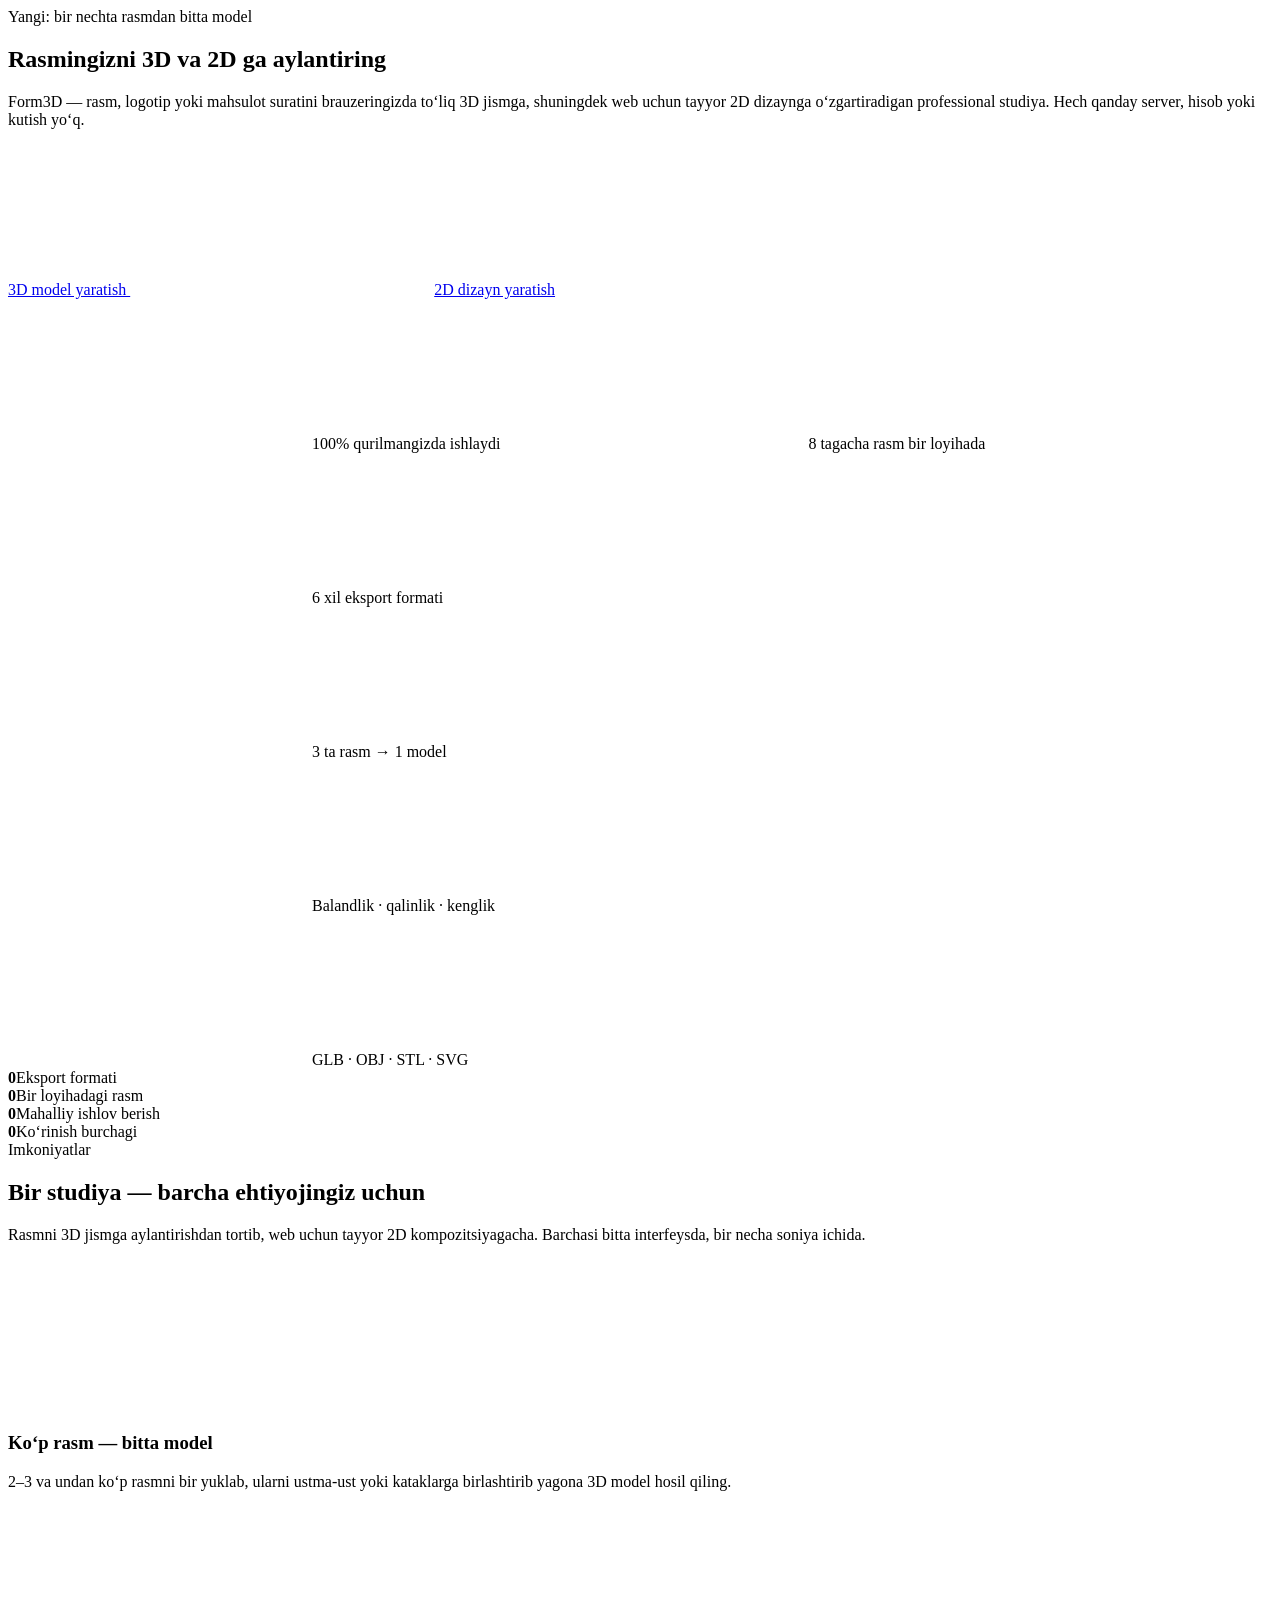
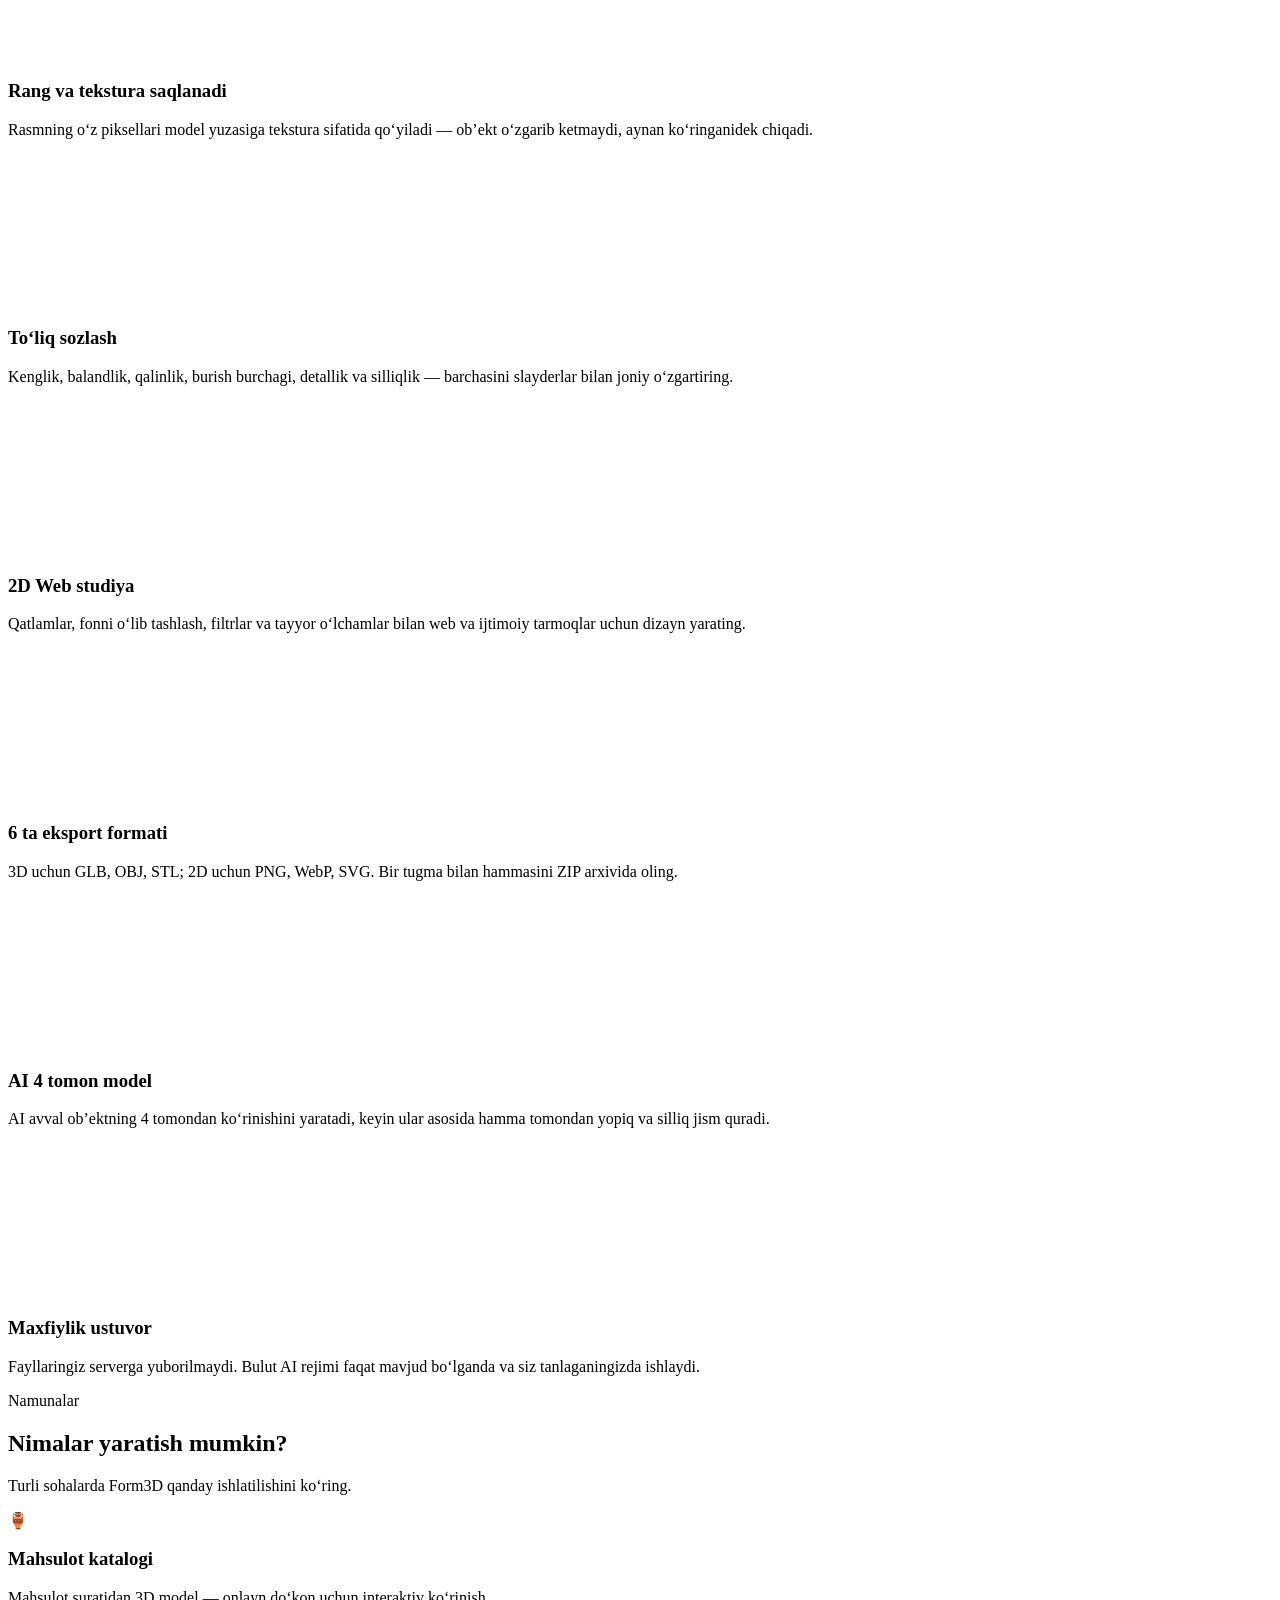
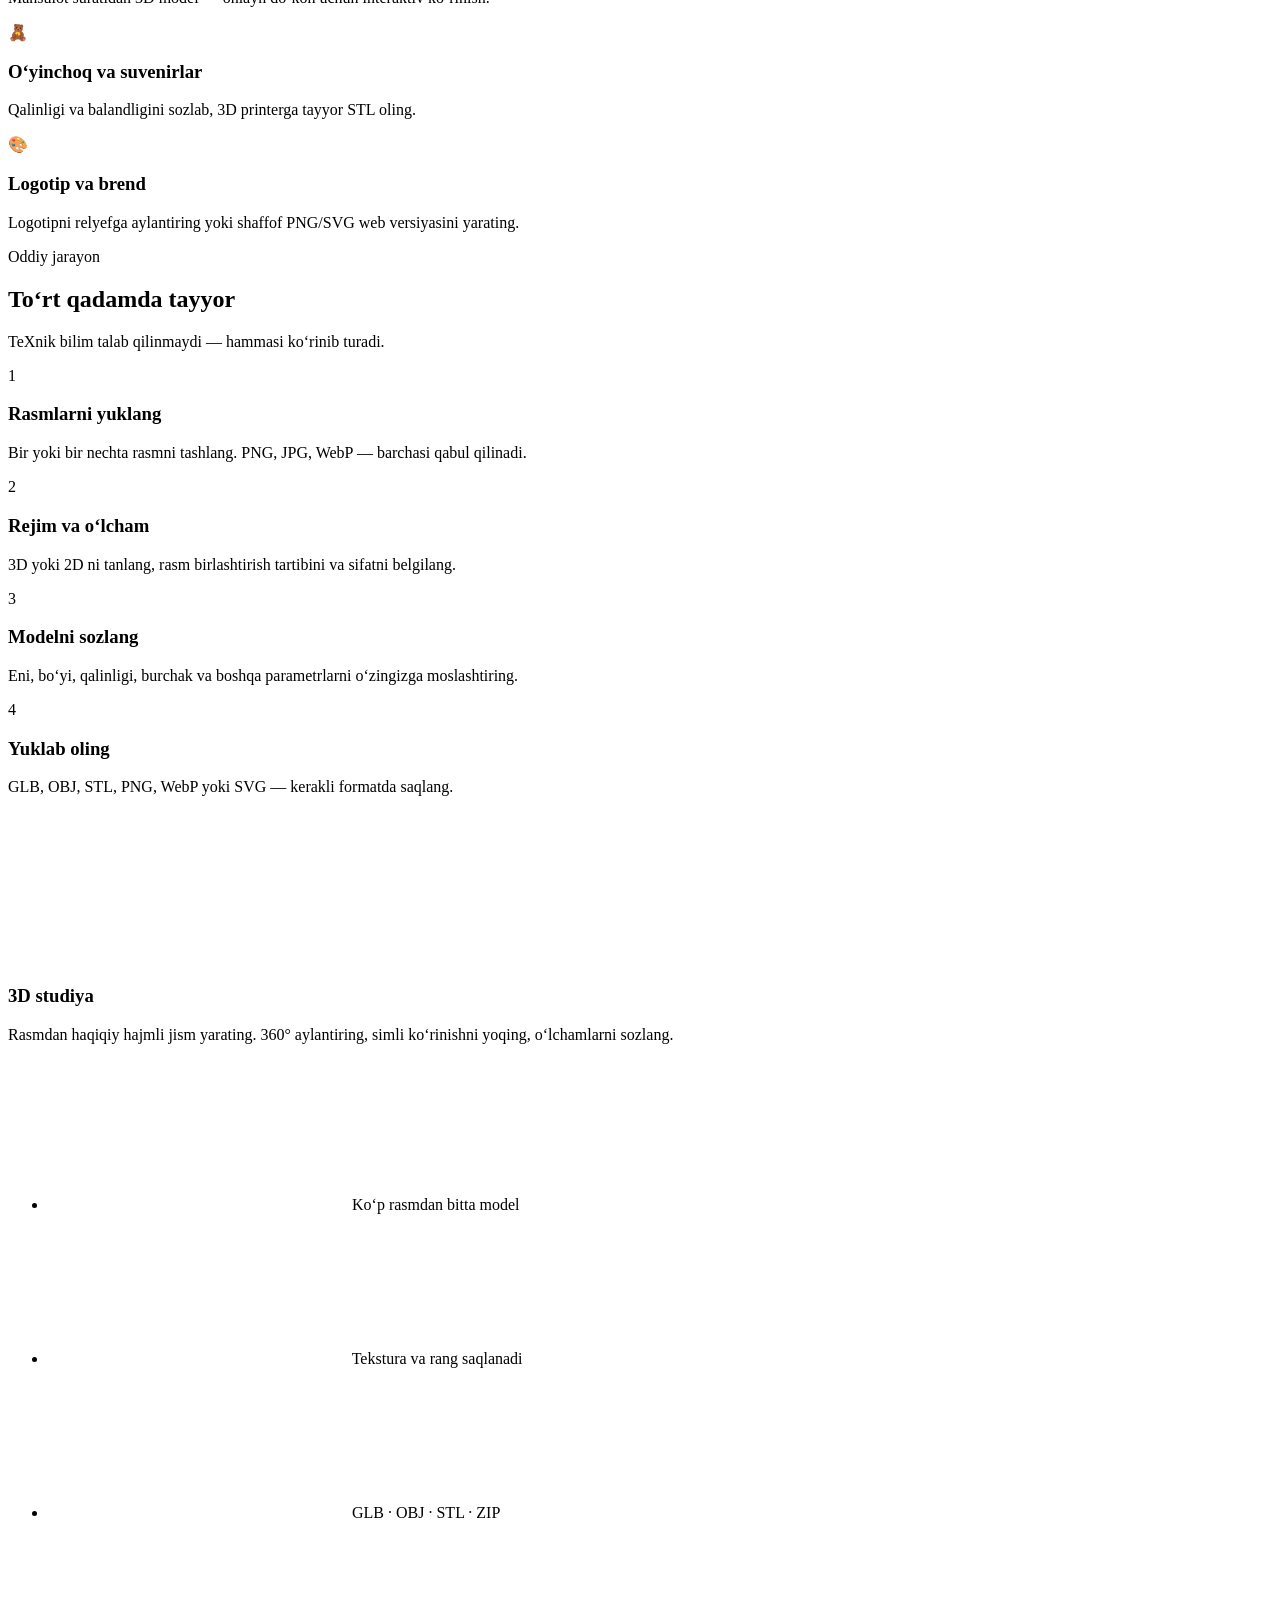
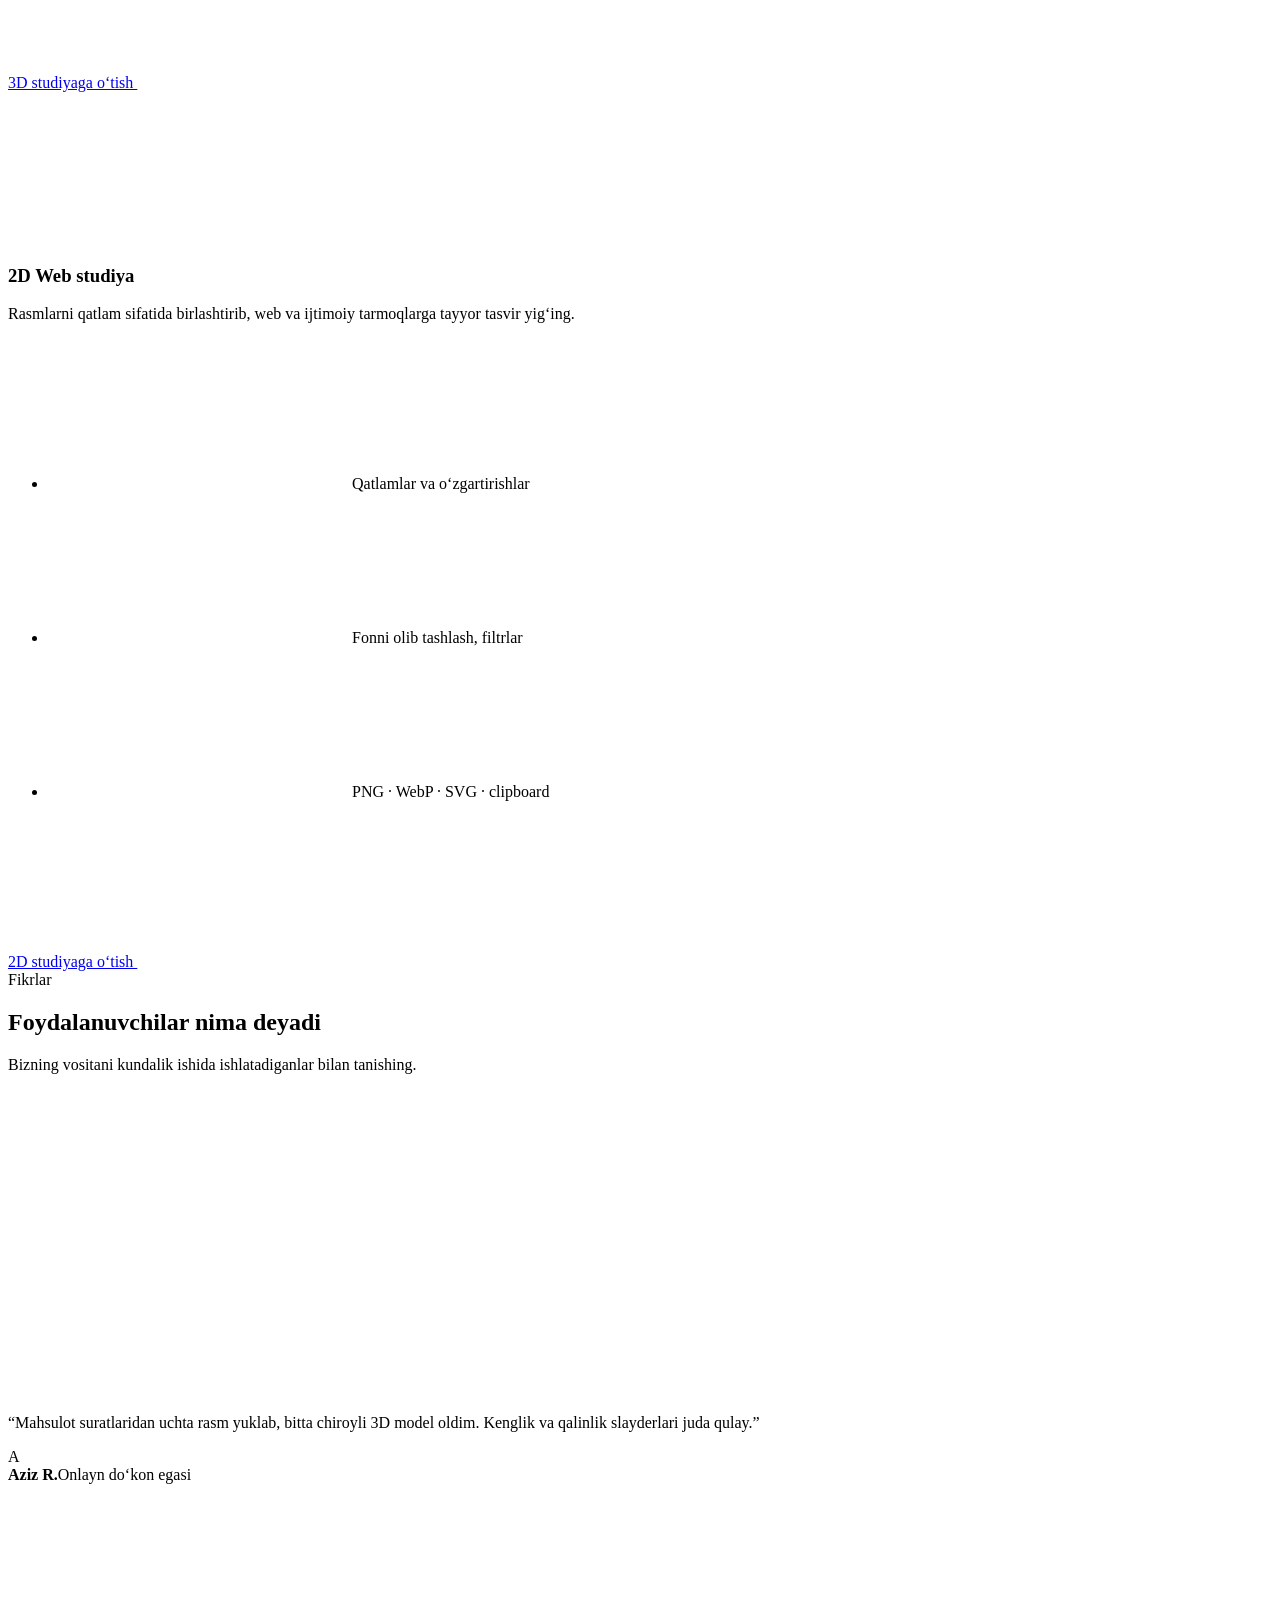
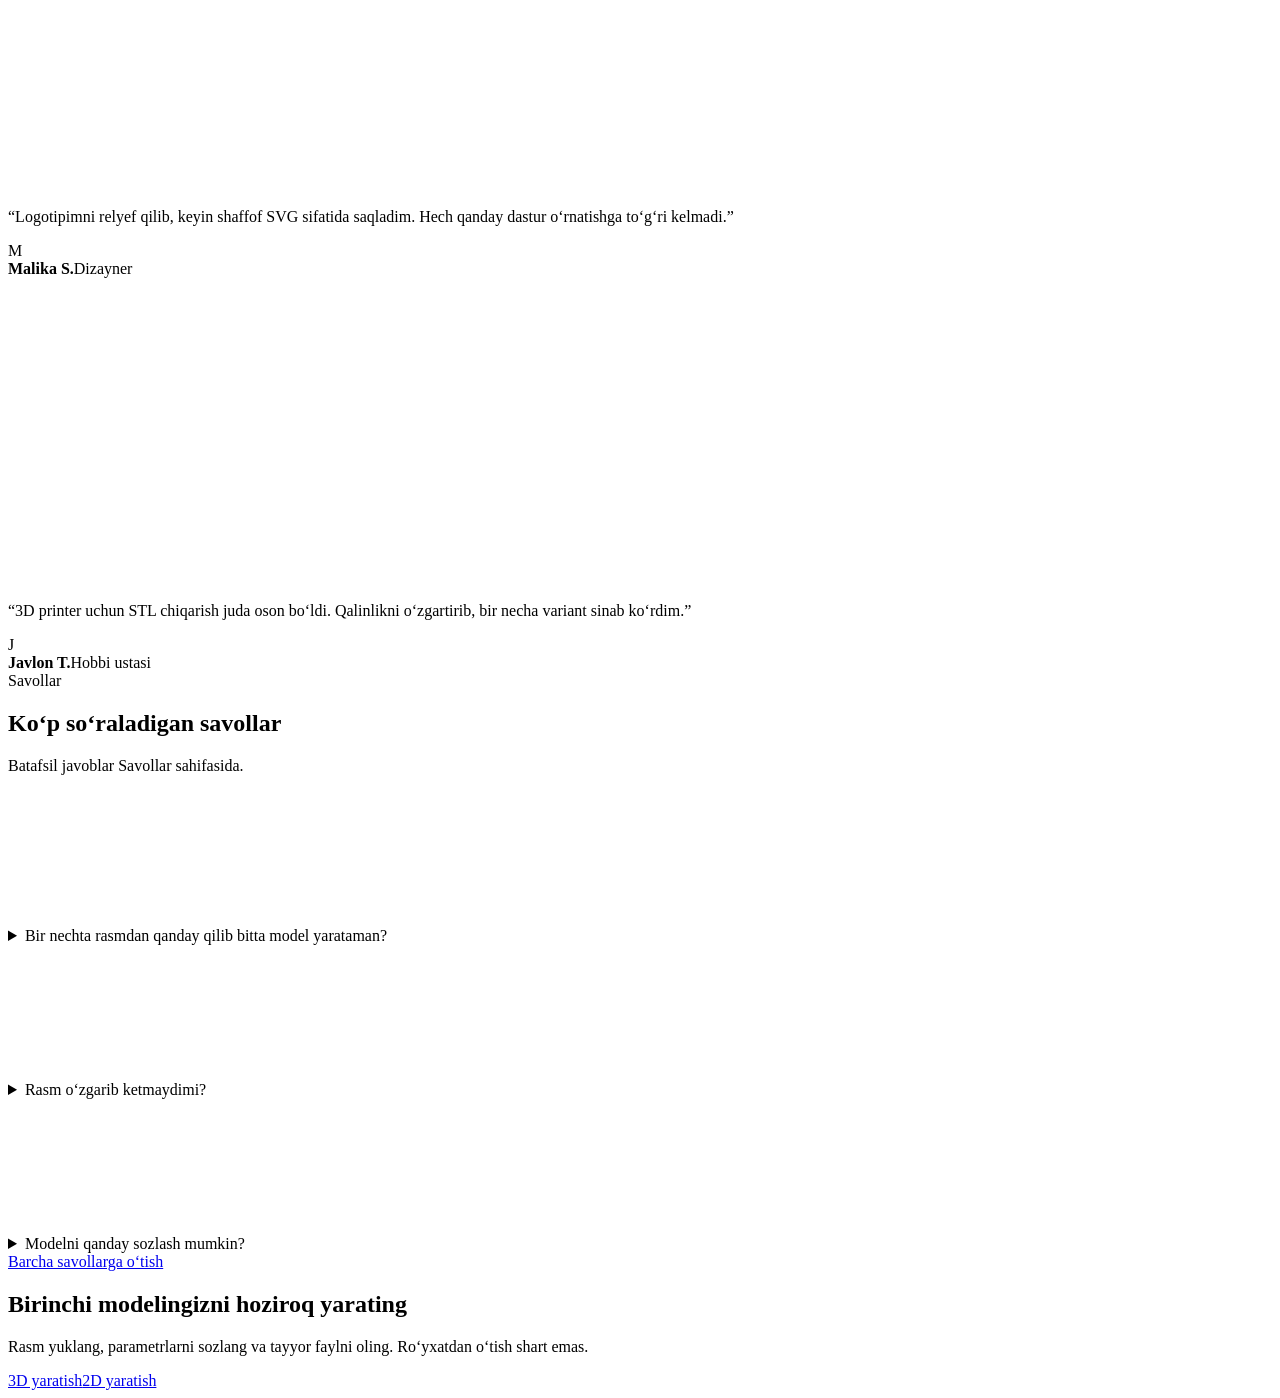
==== index.html @ 5fc11f39 "Add files via upload" ====
<!DOCTYPE html>
<html lang="uz">
<head>
<meta charset="utf-8">
<meta name="viewport" content="width=device-width, initial-scale=1, viewport-fit=cover">
<meta name="description" content="Form3D — rasmlaringizni brauzerda 3D model va 2D web dizaynga aylantiradigan professional vosita. Bir nechta rasm, aniq tekstura, GLB/OBJ/STL/PNG/SVG.">
<meta name="theme-color" content="#6d5efc">
<link rel="icon" type="image/svg+xml" href="assets/favicon.svg">
<title>Form3D — Rasmdan 3D va 2D professional studiya</title>
<link rel="preconnect" href="https://fonts.googleapis.com">
<link rel="preconnect" href="https://fonts.gstatic.com" crossorigin>
<link href="https://fonts.googleapis.com/css2?family=Manrope:wght@400;500;600;700;800&display=swap" rel="stylesheet">
<link rel="stylesheet" href="assets/css/style.css">
<script src="assets/js/common.js" defer></script>
</head>
<body data-page="home">
<div id="site-header"></div>

<main>
  <!-- HERO -->
  <section class="hero">
    <div class="container hero-grid">
      <div>
        <span class="badge"><span class="dot"></span> Yangi: bir nechta rasmdan bitta model</span>
        <h1>Rasmingizni <span class="grad-text">3D va 2D ga</span> aylantiring</h1>
        <p class="hero-lead">Form3D — rasm, logotip yoki mahsulot suratini brauzeringizda to‘liq 3D jismga, shuningdek web uchun tayyor 2D dizaynga o‘zgartiradigan professional studiya. Hech qanday server, hisob yoki kutish yo‘q.</p>
        <div class="hero-cta">
          <a href="3d.html" class="btn lg">3D model yaratish <svg class="ico"><use href="#i-arrow"></use></svg></a>
          <a href="2d.html" class="btn ghost lg">2D dizayn yaratish</a>
        </div>
        <div class="hero-meta">
          <span><svg class="ico"><use href="#i-check"></use></svg> 100% qurilmangizda ishlaydi</span>
          <span><svg class="ico"><use href="#i-check"></use></svg> 8 tagacha rasm bir loyihada</span>
          <span><svg class="ico"><use href="#i-check"></use></svg> 6 xil eksport formati</span>
        </div>
      </div>
      <div class="hero-visual" aria-hidden="true">
        <div class="orb"></div>
        <div class="ring"></div>
        <div class="scene-3d"><div class="cube3d"><span></span><span></span><span></span><span></span><span></span><span></span></div></div>
        <div class="float-card a"><svg class="ico"><use href="#i-layers"></use></svg> 3 ta rasm → 1 model</div>
        <div class="float-card b"><svg class="ico"><use href="#i-sliders"></use></svg> Balandlik · qalinlik · kenglik</div>
        <div class="float-card c"><svg class="ico"><use href="#i-download"></use></svg> GLB · OBJ · STL · SVG</div>
      </div>
    </div>
  </section>

  <!-- STATS -->
  <section class="stats">
    <div class="container">
      <div class="stat"><b data-count="6">0</b><span>Eksport formati</span></div>
      <div class="stat"><b data-count="8">0</b><span>Bir loyihadagi rasm</span></div>
      <div class="stat"><b data-count="100" data-suffix="%">0</b><span>Mahalliy ishlov berish</span></div>
      <div class="stat"><b data-count="360" data-suffix="°">0</b><span>Ko‘rinish burchagi</span></div>
    </div>
  </section>

  <!-- FEATURES -->
  <section class="section" id="imkoniyatlar">
    <div class="container">
      <div class="section-head reveal">
        <span class="eyebrow">Imkoniyatlar</span>
        <h2>Bir studiya — barcha ehtiyojingiz uchun</h2>
        <p>Rasmni 3D jismga aylantirishdan tortib, web uchun tayyor 2D kompozitsiyagacha. Barchasi bitta interfeysda, bir necha soniya ichida.</p>
      </div>
      <div class="grid g3">
        <div class="card feature-card reveal"><div class="ico-box"><svg class="ico"><use href="#i-layers"></use></svg></div><h3>Ko‘p rasm — bitta model</h3><p>2–3 va undan ko‘p rasmni bir yuklab, ularni ustma-ust yoki kataklarga birlashtirib yagona 3D model hosil qiling.</p></div>
        <div class="card feature-card reveal"><div class="ico-box"><svg class="ico"><use href="#i-palette"></use></svg></div><h3>Rang va tekstura saqlanadi</h3><p>Rasmning o‘z piksellari model yuzasiga tekstura sifatida qo‘yiladi — ob’ekt o‘zgarib ketmaydi, aynan ko‘ringanidek chiqadi.</p></div>
        <div class="card feature-card reveal"><div class="ico-box"><svg class="ico"><use href="#i-sliders"></use></svg></div><h3>To‘liq sozlash</h3><p>Kenglik, balandlik, qalinlik, burish burchagi, detallik va silliqlik — barchasini slayderlar bilan joniy o‘zgartiring.</p></div>
        <div class="card feature-card reveal"><div class="ico-box"><svg class="ico"><use href="#i-image"></use></svg></div><h3>2D Web studiya</h3><p>Qatlamlar, fonni o‘lib tashlash, filtrlar va tayyor o‘lchamlar bilan web va ijtimoiy tarmoqlar uchun dizayn yarating.</p></div>
        <div class="card feature-card reveal"><div class="ico-box"><svg class="ico"><use href="#i-box"></use></svg></div><h3>6 ta eksport formati</h3><p>3D uchun GLB, OBJ, STL; 2D uchun PNG, WebP, SVG. Bir tugma bilan hammasini ZIP arxivida oling.</p></div>
        <div class="card feature-card reveal"><div class="ico-box"><svg class="ico"><use href="#i-cube"></use></svg></div><h3>AI 4 tomon model</h3><p>AI avval ob’ektning 4 tomondan ko‘rinishini yaratadi, keyin ular asosida hamma tomondan yopiq va silliq jism quradi.</p></div>
        <div class="card feature-card reveal"><div class="ico-box"><svg class="ico"><use href="#i-shield"></use></svg></div><h3>Maxfiylik ustuvor</h3><p>Fayllaringiz serverga yuborilmaydi. Bulut AI rejimi faqat mavjud bo‘lganda va siz tanlaganingizda ishlaydi.</p></div>
      </div>
    </div>
  </section>

  <!-- SHOWCASE -->
  <section class="section tight" style="background:var(--bg-alt)">
    <div class="container">
      <div class="section-head reveal"><span class="eyebrow">Namunalar</span><h2>Nimalar yaratish mumkin?</h2><p>Turli sohalarda Form3D qanday ishlatilishini ko‘ring.</p></div>
      <div class="grid g3">
        <div class="show-card reveal"><div class="thumb"><span>🏺</span></div><div class="body"><h3>Mahsulot katalogi</h3><p>Mahsulot suratidan 3D model — onlayn do‘kon uchun interaktiv ko‘rinish.</p></div></div>
        <div class="show-card reveal"><div class="thumb"><span>🧸</span></div><div class="body"><h3>O‘yinchoq va suvenirlar</h3><p>Qalinligi va balandligini sozlab, 3D printerga tayyor STL oling.</p></div></div>
        <div class="show-card reveal"><div class="thumb"><span>🎨</span></div><div class="body"><h3>Logotip va brend</h3><p>Logotipni relyefga aylantiring yoki shaffof PNG/SVG web versiyasini yarating.</p></div></div>
      </div>
    </div>
  </section>

  <!-- STEPS -->
  <section class="section">
    <div class="container">
      <div class="section-head reveal"><span class="eyebrow">Oddiy jarayon</span><h2>To‘rt qadamda tayyor</h2><p>TeXnik bilim talab qilinmaydi — hammasi ko‘rinib turadi.</p></div>
      <div class="grid g4">
        <div class="step reveal"><div class="step-n">1</div><h3>Rasmlarni yuklang</h3><p>Bir yoki bir nechta rasmni tashlang. PNG, JPG, WebP — barchasi qabul qilinadi.</p></div>
        <div class="step reveal"><div class="step-n">2</div><h3>Rejim va o‘lcham</h3><p>3D yoki 2D ni tanlang, rasm birlashtirish tartibini va sifatni belgilang.</p></div>
        <div class="step reveal"><div class="step-n">3</div><h3>Modelni sozlang</h3><p>Eni, bo‘yi, qalinligi, burchak va boshqa parametrlarni o‘zingizga moslashtiring.</p></div>
        <div class="step reveal"><div class="step-n">4</div><h3>Yuklab oling</h3><p>GLB, OBJ, STL, PNG, WebP yoki SVG — kerakli formatda saqlang.</p></div>
      </div>
    </div>
  </section>

  <!-- SPLIT STUDIOS -->
  <section class="section tight" style="background:var(--bg-alt)">
    <div class="container grid g2">
      <div class="split-card reveal">
        <div class="ico-box"><svg class="ico"><use href="#i-cube"></use></svg></div>
        <h3>3D studiya</h3>
        <p>Rasmdan haqiqiy hajmli jism yarating. 360° aylantiring, simli ko‘rinishni yoqing, o‘lchamlarni sozlang.</p>
        <ul class="list">
          <li><svg class="ico"><use href="#i-check"></use></svg> Ko‘p rasmdan bitta model</li>
          <li><svg class="ico"><use href="#i-check"></use></svg> Tekstura va rang saqlanadi</li>
          <li><svg class="ico"><use href="#i-check"></use></svg> GLB · OBJ · STL · ZIP</li>
        </ul>
        <a href="3d.html" class="btn">3D studiyaga o‘tish <svg class="ico"><use href="#i-arrow"></use></svg></a>
      </div>
      <div class="split-card reveal">
        <div class="ico-box"><svg class="ico"><use href="#i-palette"></use></svg></div>
        <h3>2D Web studiya</h3>
        <p>Rasmlarni qatlam sifatida birlashtirib, web va ijtimoiy tarmoqlarga tayyor tasvir yig‘ing.</p>
        <ul class="list">
          <li><svg class="ico"><use href="#i-check"></use></svg> Qatlamlar va o‘zgartirishlar</li>
          <li><svg class="ico"><use href="#i-check"></use></svg> Fonni olib tashlash, filtrlar</li>
          <li><svg class="ico"><use href="#i-check"></use></svg> PNG · WebP · SVG · clipboard</li>
        </ul>
        <a href="2d.html" class="btn">2D studiyaga o‘tish <svg class="ico"><use href="#i-arrow"></use></svg></a>
      </div>
    </div>
  </section>

  <!-- TESTIMONIALS -->
  <section class="section">
    <div class="container">
      <div class="section-head reveal"><span class="eyebrow">Fikrlar</span><h2>Foydalanuvchilar nima deyadi</h2><p>Bizning vositani kundalik ishida ishlatadiganlar bilan tanishing.</p></div>
      <div class="grid g3">
        <div class="card reveal"><div class="stars"><svg class="ico fill"><use href="#i-star"></use></svg><svg class="ico fill"><use href="#i-star"></use></svg><svg class="ico fill"><use href="#i-star"></use></svg><svg class="ico fill"><use href="#i-star"></use></svg><svg class="ico fill"><use href="#i-star"></use></svg></div><p class="quote">“Mahsulot suratlaridan uchta rasm yuklab, bitta chiroyli 3D model oldim. Kenglik va qalinlik slayderlari juda qulay.”</p><div class="who"><div class="avatar">A</div><div><b>Aziz R.</b><span>Onlayn do‘kon egasi</span></div></div></div>
        <div class="card reveal"><div class="stars"><svg class="ico fill"><use href="#i-star"></use></svg><svg class="ico fill"><use href="#i-star"></use></svg><svg class="ico fill"><use href="#i-star"></use></svg><svg class="ico fill"><use href="#i-star"></use></svg><svg class="ico fill"><use href="#i-star"></use></svg></div><p class="quote">“Logotipimni relyef qilib, keyin shaffof SVG sifatida saqladim. Hech qanday dastur o‘rnatishga to‘g‘ri kelmadi.”</p><div class="who"><div class="avatar">M</div><div><b>Malika S.</b><span>Dizayner</span></div></div></div>
        <div class="card reveal"><div class="stars"><svg class="ico fill"><use href="#i-star"></use></svg><svg class="ico fill"><use href="#i-star"></use></svg><svg class="ico fill"><use href="#i-star"></use></svg><svg class="ico fill"><use href="#i-star"></use></svg><svg class="ico fill"><use href="#i-star"></use></svg></div><p class="quote">“3D printer uchun STL chiqarish juda oson bo‘ldi. Qalinlikni o‘zgartirib, bir necha variant sinab ko‘rdim.”</p><div class="who"><div class="avatar">J</div><div><b>Javlon T.</b><span>Hobbi ustasi</span></div></div></div>
      </div>
    </div>
  </section>

  <!-- FAQ PREVIEW -->
  <section class="section tight" style="background:var(--bg-alt)">
    <div class="container">
      <div class="section-head reveal"><span class="eyebrow">Savollar</span><h2>Ko‘p so‘raladigan savollar</h2><p>Batafsil javoblar Savollar sahifasida.</p></div>
      <div class="faq-list">
        <details class="faq-item reveal"><summary>Bir nechta rasmdan qanday qilib bitta model yarataman?<svg class="ico"><use href="#i-chevron"></use></svg></summary><div class="faq-body">3D studiyada bir nechta rasmni tashlang va “Raslarni birlashtirish” usulini tanlang. Ustma-ust, yonma-yon yoki katak — barcha rasmlar bitta ishchi tuvalga birlashtirilib, bitta jism quriladi.</div></details>
        <details class="faq-item reveal"><summary>Rasm o‘zgarib ketmaydimi?<svg class="ico"><use href="#i-chevron"></use></svg></summary><div class="faq-body">Yo‘q. Teksturali relyef rejimida rasmning asl piksellari model yuzasiga tekstura sifatida qo‘yiladi. Faqat chuqurlik xaritasi qo‘shiladi, rang va shakl saqlanadi.</div></details>
        <details class="faq-item reveal"><summary>Modelni qanday sozlash mumkin?<svg class="ico"><use href="#i-chevron"></use></svg></summary><div class="faq-body">Generate qilgandan keyin o‘ng panelidagi kenglik, balandlik, qalinlik va aylanish slayderlarini harakatlantiring. O‘zgarish darhol ko‘rinadi.</div></details>
        <div class="center mt-3"><a href="faq.html" class="btn ghost">Barcha savollarga o‘tish</a></div>
      </div>
    </div>
  </section>

  <!-- CTA -->
  <section class="section"><div class="container">
    <div class="cta-banner reveal">
      <h2>Birinchi modelingizni hoziroq yarating</h2>
      <p>Rasm yuklang, parametrlarni sozlang va tayyor faylni oling. Ro‘yxatdan o‘tish shart emas.</p>
      <div class="row" style="justify-content:center"><a href="3d.html" class="btn">3D yaratish</a><a href="2d.html" class="btn ghost">2D yaratish</a></div>
    </div>
  </div></section>
</main>

<div id="site-footer"></div>
</body>
</html>
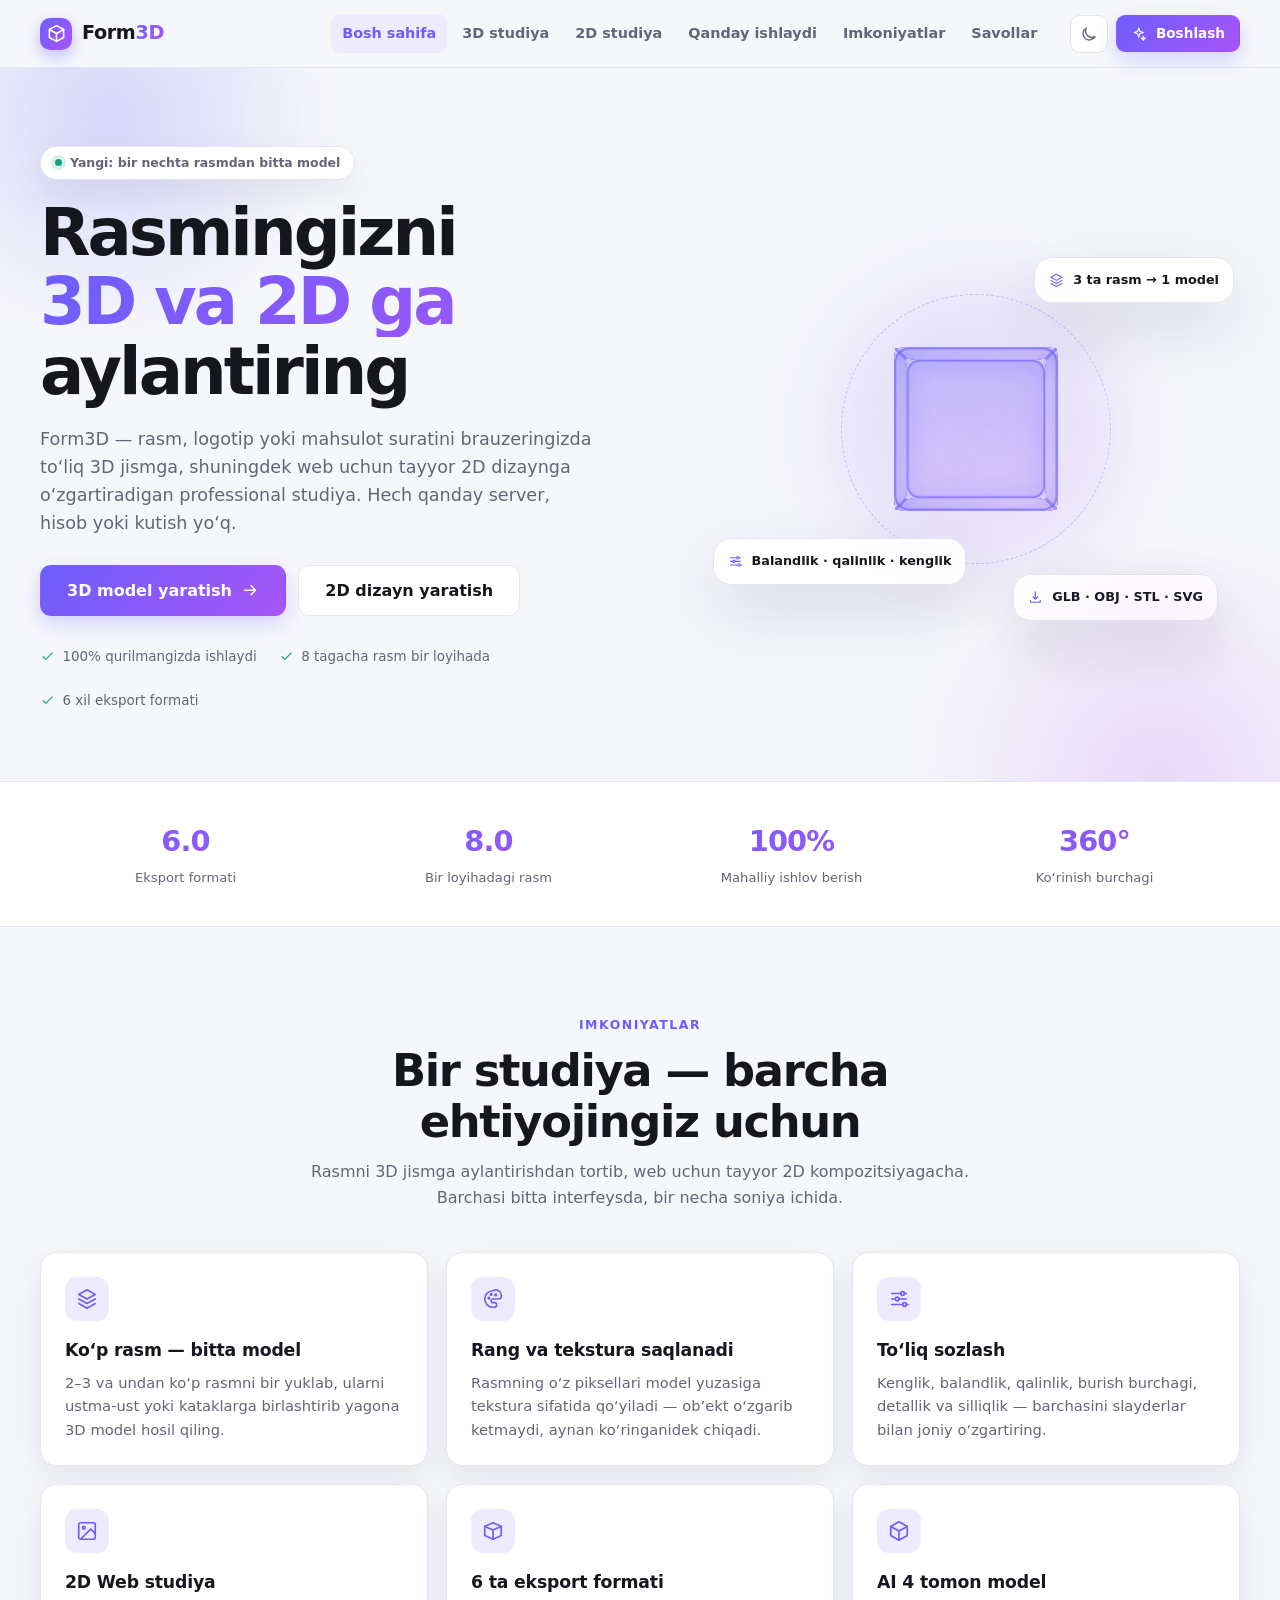
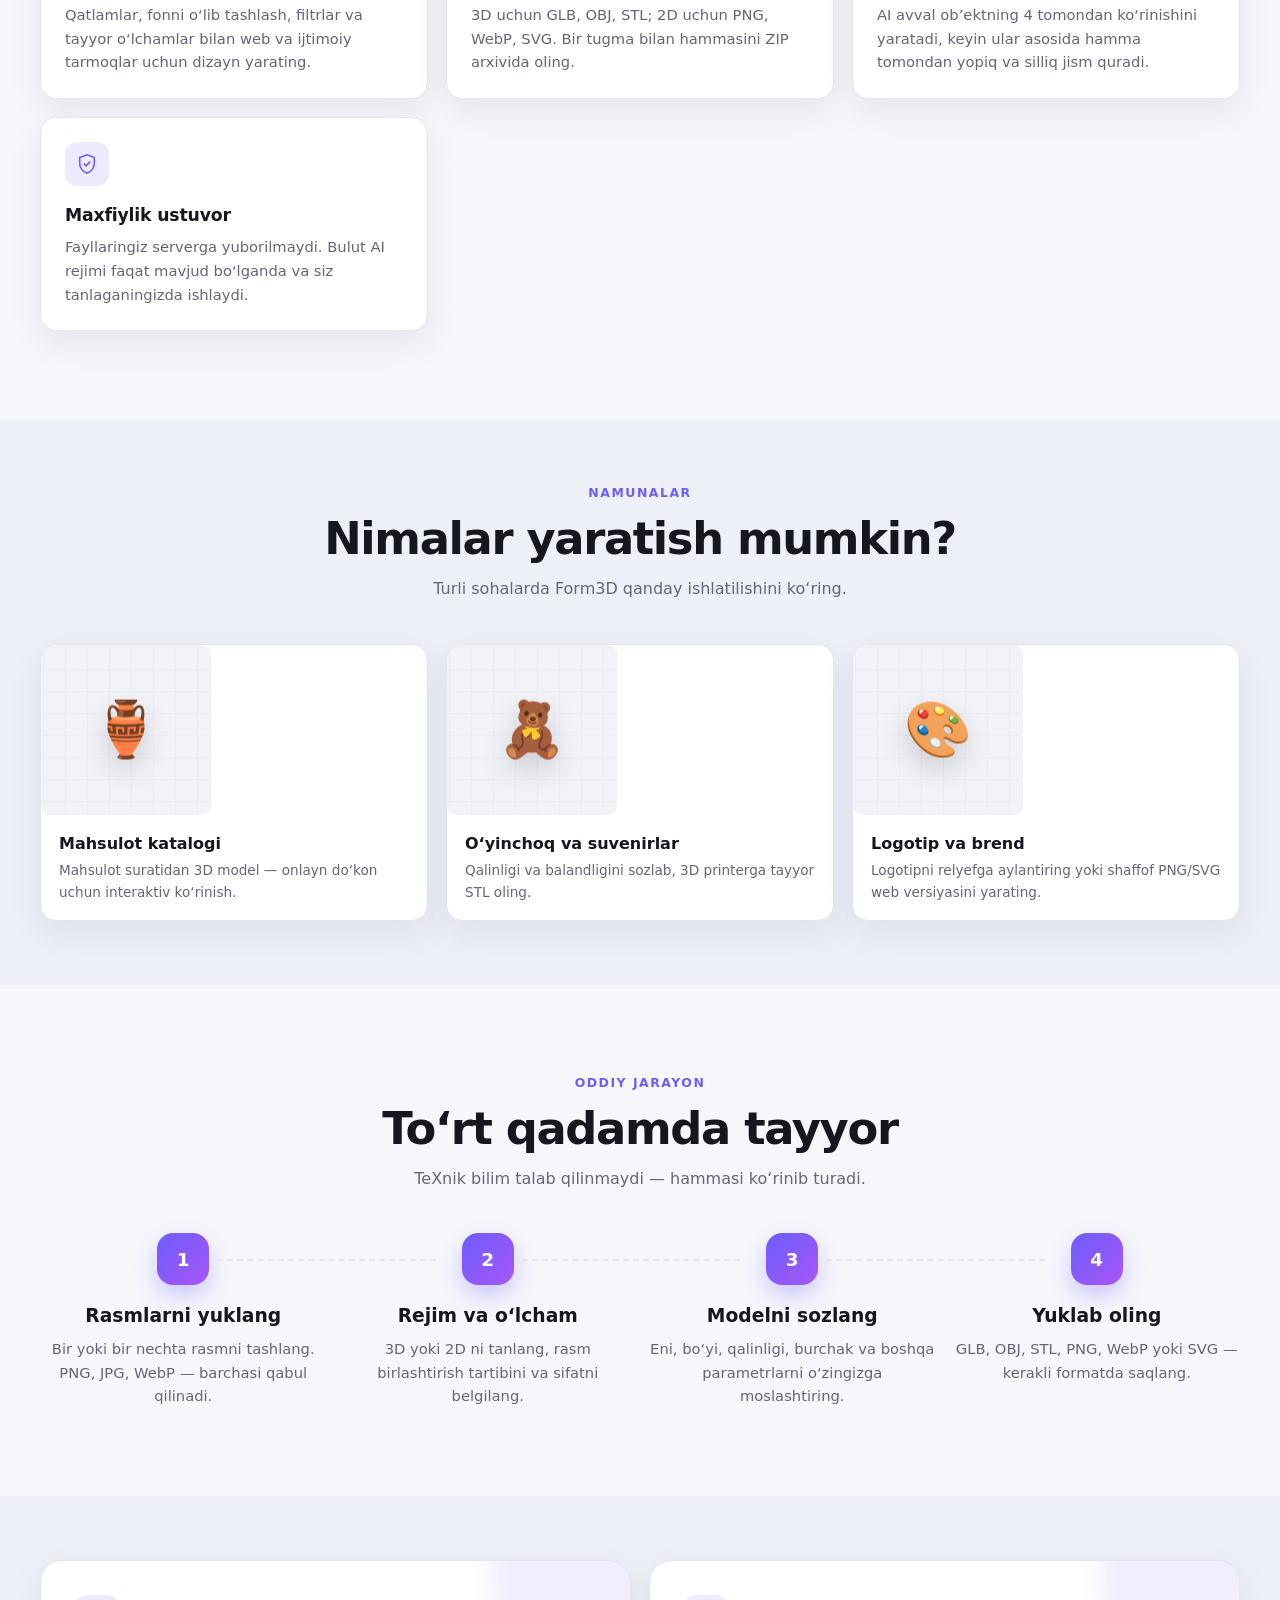
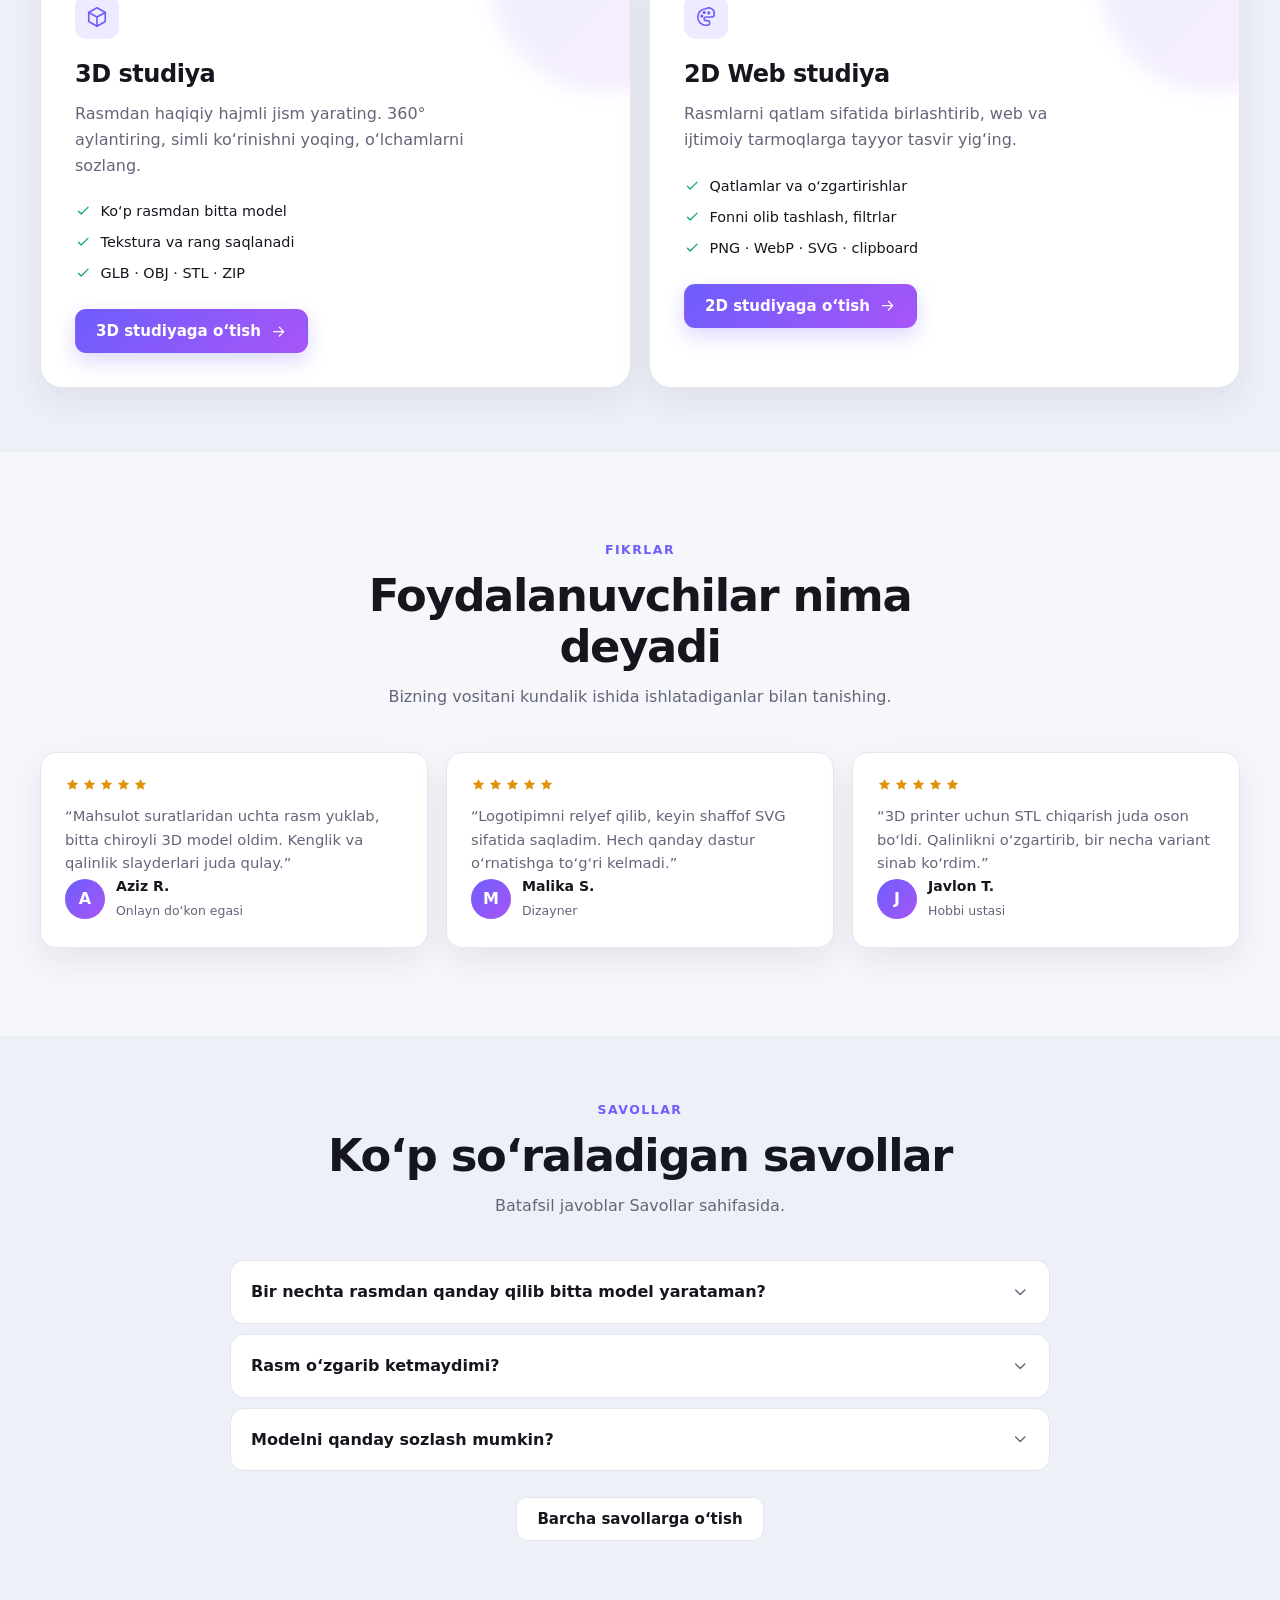
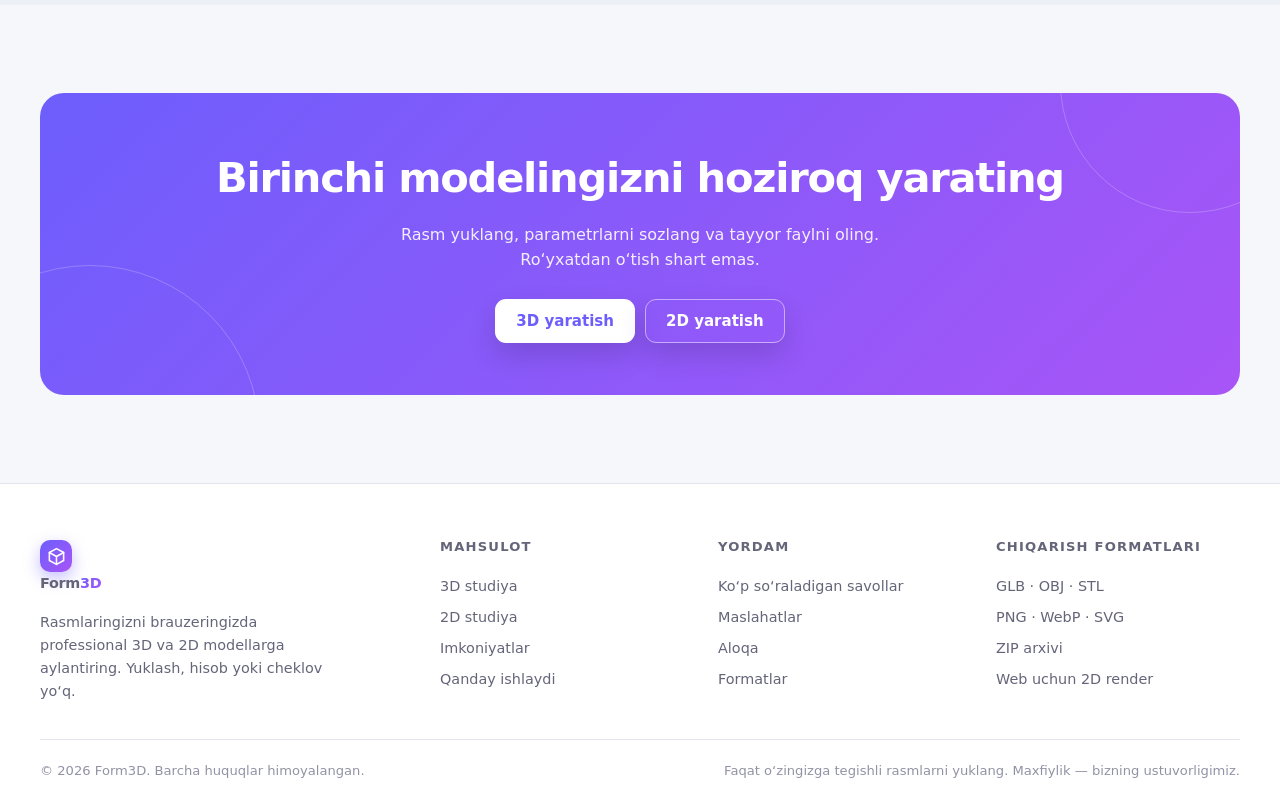
==== commit 27a0546b: "Add files via upload" ====
--- a/index.html
+++ b/index.html
@@ -5,13 +5,13 @@
 <meta name="viewport" content="width=device-width, initial-scale=1, viewport-fit=cover">
 <meta name="description" content="Form3D — rasmlaringizni brauzerda 3D model va 2D web dizaynga aylantiradigan professional vosita. Bir nechta rasm, aniq tekstura, GLB/OBJ/STL/PNG/SVG.">
 <meta name="theme-color" content="#6d5efc">
-<link rel="icon" type="image/svg+xml" href="assets/favicon.svg">
+<link rel="icon" type="image/svg+xml" href="favicon.svg">
 <title>Form3D — Rasmdan 3D va 2D professional studiya</title>
 <link rel="preconnect" href="https://fonts.googleapis.com">
 <link rel="preconnect" href="https://fonts.gstatic.com" crossorigin>
 <link href="https://fonts.googleapis.com/css2?family=Manrope:wght@400;500;600;700;800&display=swap" rel="stylesheet">
-<link rel="stylesheet" href="assets/css/style.css">
-<script src="assets/js/common.js" defer></script>
+<link rel="stylesheet" href="style.css">
+<script src="common.js" defer></script>
 </head>
 <body data-page="home">
 <div id="site-header"></div>
--- a/style.css
+++ b/style.css
@@ -0,0 +1,384 @@
+/* ==========================================================================
+   Form3D — Professional UI system
+   ========================================================================== */
+:root{
+  --bg:#f6f7fb; --bg-alt:#eef0f8; --surface:#ffffff; --surface-2:#f2f3f9;
+  --text:#16161f; --muted:#65657a; --faint:#9292a5; --line:#e4e5ef;
+  --brand:#6d5efc; --brand-2:#a855f7; --brand-soft:#eeeaff; --brand-ink:#fff;
+  --ok:#0ea37f; --ok-soft:#e5f8f2; --warn:#e0930b; --danger:#e5484d;
+  --shadow:0 12px 34px rgba(30,26,70,.08); --shadow-lg:0 24px 64px rgba(30,26,70,.14);
+  --r:16px; --r-sm:10px; --header-h:68px; --max:1200px;
+  --grad:linear-gradient(135deg,var(--brand),var(--brand-2));
+  --checker:conic-gradient(#dfe0ea 25%,#fff 0 50%,#dfe0ea 0 75%,#fff 0) 0 0/20px 20px;
+}
+html[data-theme="dark"]{
+  --bg:#0b0b12; --bg-alt:#101018; --surface:#15151f; --surface-2:#1c1c29;
+  --text:#f4f4fa; --muted:#9c9cb0; --faint:#71718a; --line:#282838;
+  --brand:#8b7bff; --brand-2:#c77dff; --brand-soft:#241d40; --brand-ink:#120d22;
+  --ok:#34d3a6; --ok-soft:#123328; --warn:#fbbf24; --danger:#ff6b6b;
+  --shadow:0 14px 40px rgba(0,0,0,.34); --shadow-lg:0 28px 70px rgba(0,0,0,.5);
+  --checker:conic-gradient(#242433 25%,#15151f 0 50%,#242433 0 75%,#15151f 0) 0 0/20px 20px;
+}
+*,*::before,*::after{box-sizing:border-box}
+html{scroll-behavior:smooth;scroll-padding-top:calc(var(--header-h) + 18px)}
+body{margin:0;background:var(--bg);color:var(--text);font-family:Manrope,system-ui,-apple-system,"Segoe UI",Roboto,sans-serif;line-height:1.6;-webkit-font-smoothing:antialiased;overflow-x:hidden}
+body.nav-open{overflow:hidden}
+img,svg,canvas{display:block;max-width:100%}
+a{color:inherit;text-decoration:none}
+button,input,select,textarea{font:inherit;color:inherit}
+button{cursor:pointer}
+::selection{background:var(--brand);color:#fff}
+.ico{width:1.15em;height:1.15em;fill:none;stroke:currentColor;stroke-width:1.8;stroke-linecap:round;stroke-linejoin:round;flex:none}
+.ico.fill{fill:currentColor;stroke:none}
+.container{width:min(100% - 36px,var(--max));margin-inline:auto}
+.sr{position:absolute;width:1px;height:1px;overflow:hidden;clip:rect(0 0 0 0);white-space:nowrap}
+
+/* ---------- Header ---------- */
+.site-header{position:sticky;top:0;z-index:50;height:var(--header-h);background:color-mix(in srgb,var(--bg) 86%,transparent);backdrop-filter:blur(16px);border-bottom:1px solid var(--line)}
+.header-inner{height:100%;display:flex;align-items:center;gap:22px}
+.brand{display:flex;align-items:center;gap:10px;font-weight:800;font-size:1.2rem;letter-spacing:-.02em;white-space:nowrap}
+.brand-mark{width:32px;height:32px;border-radius:10px;background:var(--grad);display:grid;place-items:center;color:#fff;box-shadow:0 6px 16px color-mix(in srgb,var(--brand) 40%,transparent)}
+.brand-mark .ico{width:19px;height:19px;stroke-width:2}
+.grad-text{background:var(--grad);-webkit-background-clip:text;background-clip:text;color:transparent}
+.nav{display:flex;align-items:center;gap:4px;margin-left:auto;font-size:.9rem;font-weight:600;color:var(--muted)}
+.nav a{padding:8px 11px;border-radius:9px;transition:.18s}
+.nav a:hover{color:var(--text);background:var(--surface-2)}
+.nav a.active{color:var(--brand);background:var(--brand-soft)}
+.header-actions{display:flex;align-items:center;gap:8px}
+.icon-btn{width:38px;height:38px;display:grid;place-items:center;border:1px solid var(--line);background:var(--surface);border-radius:10px;color:var(--muted);transition:.18s}
+.icon-btn:hover{color:var(--brand);border-color:var(--brand)}
+.icon-btn .ico{width:18px;height:18px}
+.nav-toggle{display:none}
+@media(max-width:1060px){.nav{position:fixed;inset:var(--header-h) 0 auto;flex-direction:column;align-items:stretch;gap:4px;background:var(--surface);border-bottom:1px solid var(--line);padding:16px 18px 20px;box-shadow:var(--shadow-lg);transform:translateY(-12px);opacity:0;pointer-events:none;transition:.2s}.nav.open{transform:none;opacity:1;pointer-events:auto}.nav a{padding:12px 14px}.nav-toggle{display:grid}}
+
+/* ---------- Buttons ---------- */
+.btn{display:inline-flex;align-items:center;justify-content:center;gap:9px;border:1px solid transparent;border-radius:11px;padding:12px 20px;font-weight:700;font-size:.94rem;line-height:1.2;background:var(--grad);color:#fff;box-shadow:0 8px 20px color-mix(in srgb,var(--brand) 24%,transparent);transition:transform .16s,box-shadow .16s,opacity .16s;white-space:nowrap}
+.btn:hover{transform:translateY(-2px);box-shadow:0 14px 28px color-mix(in srgb,var(--brand) 34%,transparent)}
+.btn:active{transform:translateY(0)}
+.btn:disabled{opacity:.45;cursor:not-allowed;transform:none;box-shadow:none}
+.btn.sm{padding:9px 14px;font-size:.85rem;border-radius:9px}
+.btn.lg{padding:15px 26px;font-size:1rem}
+.btn.block{width:100%}
+.btn.ghost{background:var(--surface);color:var(--text);border-color:var(--line);box-shadow:none}
+.btn.ghost:hover{border-color:var(--brand);color:var(--brand);box-shadow:none}
+.btn.soft{background:var(--brand-soft);color:var(--brand);box-shadow:none}
+.btn.soft:hover{box-shadow:none;background:color-mix(in srgb,var(--brand-soft) 80%,var(--brand) 20%)}
+.btn.icon-only{padding:10px;width:40px;height:40px}
+
+/* ---------- Shared bits ---------- */
+.badge{display:inline-flex;align-items:center;gap:8px;border:1px solid var(--line);background:var(--surface);border-radius:99px;padding:6px 14px;font-size:.78rem;font-weight:700;color:var(--muted);box-shadow:var(--shadow)}
+.badge .dot{width:7px;height:7px;border-radius:50%;background:var(--ok);box-shadow:0 0 0 4px color-mix(in srgb,var(--ok) 16%,transparent)}
+.section{padding:88px 0}
+.section.tight{padding:64px 0}
+.section-head{max-width:660px;margin:0 auto 42px;text-align:center}
+.eyebrow{display:block;font-size:.78rem;font-weight:800;letter-spacing:.12em;text-transform:uppercase;color:var(--brand);margin-bottom:10px}
+.section-head h2,.page-head h1{font-size:clamp(1.9rem,3.6vw,2.8rem);line-height:1.14;letter-spacing:-.03em;margin:0 0 12px}
+.section-head p,.page-head p{color:var(--muted);margin:0;font-size:1rem}
+.grid{display:grid;gap:18px}
+.g2{grid-template-columns:repeat(2,minmax(0,1fr))}
+.g3{grid-template-columns:repeat(3,minmax(0,1fr))}
+.g4{grid-template-columns:repeat(4,minmax(0,1fr))}
+@media(max-width:900px){.g3,.g4{grid-template-columns:repeat(2,minmax(0,1fr))}}
+@media(max-width:620px){.g2,.g3,.g4{grid-template-columns:1fr}}
+.card{background:var(--surface);border:1px solid var(--line);border-radius:var(--r);padding:24px;box-shadow:var(--shadow)}
+.card.pad-sm{padding:18px}
+.card h3{margin:0 0 6px;font-size:1.08rem;letter-spacing:-.01em}
+.card p{margin:0;color:var(--muted);font-size:.92rem}
+.ico-box{width:44px;height:44px;border-radius:12px;background:var(--brand-soft);color:var(--brand);display:grid;place-items:center;margin-bottom:16px}
+.ico-box .ico{width:22px;height:22px}
+.feature-card{transition:transform .2s,box-shadow .2s,border-color .2s}
+.feature-card:hover{transform:translateY(-5px);box-shadow:var(--shadow-lg);border-color:color-mix(in srgb,var(--brand) 35%,var(--line))}
+.feature-card:hover .ico-box{background:var(--grad);color:#fff}
+.muted{color:var(--muted)}.faint{color:var(--faint)}
+.center{text-align:center}
+.mt-0{margin-top:0}.mt-2{margin-top:8px}.mt-3{margin-top:16px}.mt-5{margin-top:32px}
+.stack{display:flex;flex-direction:column;gap:10px}
+.row{display:flex;align-items:center;gap:10px;flex-wrap:wrap}
+.divider{height:1px;background:var(--line);margin:22px 0}
+.pill{display:inline-flex;align-items:center;gap:6px;font-size:.75rem;font-weight:700;padding:4px 10px;border-radius:99px;background:var(--brand-soft);color:var(--brand)}
+.pill.ok{background:var(--ok-soft);color:var(--ok)}
+.reveal{opacity:0;transform:translateY(22px);transition:opacity .6s ease,transform .6s ease}
+.reveal.in{opacity:1;transform:none}
+
+/* ---------- Hero (home) ---------- */
+.hero{position:relative;overflow:hidden;padding:78px 0 70px}
+.hero::before,.hero::after{content:"";position:absolute;border-radius:50%;filter:blur(6px);pointer-events:none}
+.hero::before{width:460px;height:460px;background:radial-gradient(circle,color-mix(in srgb,var(--brand) 22%,transparent),transparent 68%);top:-180px;left:-120px}
+.hero::after{width:520px;height:520px;background:radial-gradient(circle,color-mix(in srgb,var(--brand-2) 18%,transparent),transparent 68%);bottom:-260px;right:-140px}
+.hero-grid{display:grid;grid-template-columns:1.08fr .92fr;gap:54px;align-items:center;position:relative}
+@media(max-width:960px){.hero-grid{grid-template-columns:1fr;gap:40px}}
+.hero h1{font-size:clamp(2.4rem,5.4vw,4.1rem);line-height:1.06;letter-spacing:-.045em;margin:18px 0 18px}
+.hero h1 .grad-text{display:block}
+.hero-lead{font-size:1.1rem;color:var(--muted);max-width:560px;margin:0 0 28px}
+.hero-cta{display:flex;gap:12px;flex-wrap:wrap}
+.hero-meta{display:flex;gap:22px;flex-wrap:wrap;margin-top:30px;font-size:.84rem;color:var(--muted)}
+.hero-meta span{display:flex;align-items:center;gap:7px}
+.hero-meta .ico{color:var(--ok)}
+.hero-visual{position:relative;height:420px;display:grid;place-items:center}
+.orb{position:absolute;width:300px;height:300px;border-radius:50%;background:var(--grad);opacity:.13;filter:blur(36px)}
+.float-card{position:absolute;background:color-mix(in srgb,var(--surface) 92%,transparent);border:1px solid var(--line);border-radius:18px;padding:12px 14px;box-shadow:var(--shadow-lg);backdrop-filter:blur(10px);font-size:.8rem;display:flex;align-items:center;gap:9px;font-weight:700;animation:float 5s ease-in-out infinite}
+.float-card .ico{color:var(--brand)}
+.float-card.a{top:38px;right:6px;animation-delay:.4s}
+.float-card.b{bottom:54px;left:0;animation-delay:1.6s}
+.float-card.c{bottom:18px;right:22px;animation-delay:2.6s}
+@keyframes float{0%,100%{transform:translateY(0)}50%{transform:translateY(-12px)}}
+.scene-3d{position:relative;width:320px;height:320px;display:grid;place-items:center;perspective:900px}
+.cube3d{position:relative;width:150px;height:150px;transform-style:preserve-3d;animation:spin 16s linear infinite}
+.cube3d span{position:absolute;inset:0;border:2px solid color-mix(in srgb,var(--brand) 70%,transparent);background:linear-gradient(135deg,color-mix(in srgb,var(--brand) 20%,transparent),color-mix(in srgb,var(--brand-2) 8%,transparent));border-radius:14px;box-shadow:inset 0 0 30px color-mix(in srgb,var(--brand) 18%,transparent)}
+.cube3d span:nth-child(1){transform:translateZ(75px)}
+.cube3d span:nth-child(2){transform:rotateY(180deg) translateZ(75px)}
+.cube3d span:nth-child(3){transform:rotateY(90deg) translateZ(75px)}
+.cube3d span:nth-child(4){transform:rotateY(-90deg) translateZ(75px)}
+.cube3d span:nth-child(5){transform:rotateX(90deg) translateZ(75px)}
+.cube3d span:nth-child(6){transform:rotateX(-90deg) translateZ(75px)}
+@keyframes spin{from{transform:rotateX(-22deg) rotateY(0)}to{transform:rotateX(-22deg) rotateY(360deg)}}
+.ring{position:absolute;width:270px;height:270px;border:1px dashed color-mix(in srgb,var(--brand) 34%,transparent);border-radius:50%;animation:spinR 30s linear infinite}
+@keyframes spinR{to{transform:rotate(360deg)}}
+
+/* ---------- Stats / marquee ---------- */
+.stats{background:var(--surface);border-block:1px solid var(--line)}
+.stats .container{display:grid;grid-template-columns:repeat(4,1fr);gap:12px;padding-block:28px}
+@media(max-width:700px){.stats .container{grid-template-columns:repeat(2,1fr)}}
+.stat{text-align:center;padding:8px}
+.stat b{display:block;font-size:1.8rem;letter-spacing:-.03em;background:var(--grad);-webkit-background-clip:text;background-clip:text;color:transparent}
+.stat span{font-size:.82rem;color:var(--muted)}
+
+/* ---------- Steps ---------- */
+.step{position:relative;padding-left:0;text-align:center}
+.step-n{width:52px;height:52px;border-radius:16px;background:var(--grad);color:#fff;display:grid;place-items:center;font-weight:800;font-size:1.15rem;margin:0 auto 16px;box-shadow:0 10px 22px color-mix(in srgb,var(--brand) 30%,transparent)}
+.step h3{margin:0 0 6px}
+.step p{color:var(--muted);font-size:.92rem;margin:0}
+.step::after{content:"";position:absolute;top:26px;left:calc(50% + 34px);width:calc(100% - 68px);border-top:2px dashed var(--line)}
+.step:last-child::after{display:none}
+@media(max-width:900px){.step::after{display:none}}
+
+/* ---------- Showcase ---------- */
+.show-card{border:1px solid var(--line);border-radius:var(--r);overflow:hidden;background:var(--surface);box-shadow:var(--shadow);transition:transform .2s}
+.show-card:hover{transform:translateY(-4px)}
+.show-card .thumb{height:170px;display:grid;place-items:center;background:var(--surface-2);position:relative;overflow:hidden}
+.show-card .thumb::before{content:"";position:absolute;inset:0;background-image:linear-gradient(var(--line) 1px,transparent 1px),linear-gradient(90deg,var(--line) 1px,transparent 1px);background-size:22px 22px;opacity:.5}
+.show-card .thumb span{font-size:3.4rem;position:relative;filter:drop-shadow(0 12px 14px rgba(0,0,0,.16))}
+.show-card .body{padding:16px 18px}
+.show-card h3{margin:0 0 4px;font-size:1rem}
+.show-card p{margin:0;color:var(--muted);font-size:.85rem}
+
+/* ---------- Split CTA cards ---------- */
+.split-card{position:relative;overflow:hidden;border:1px solid var(--line);border-radius:22px;padding:34px;background:var(--surface);box-shadow:var(--shadow)}
+.split-card::after{content:"";position:absolute;width:230px;height:230px;border-radius:50%;right:-90px;top:-100px;background:var(--grad);opacity:.1;filter:blur(10px)}
+.split-card h3{font-size:1.5rem;margin:0 0 8px;letter-spacing:-.02em}
+.split-card p{color:var(--muted);margin:0 0 22px;max-width:390px}
+.split-card .list{list-style:none;padding:0;margin:0 0 24px;display:grid;gap:8px;font-size:.9rem}
+.split-card li{display:flex;align-items:center;gap:9px}
+.split-card li .ico{color:var(--ok)}
+
+/* ---------- Testimonials ---------- */
+.quote{font-size:.96rem;color:var(--text);margin:0 0 18px}
+.who{display:flex;align-items:center;gap:11px}
+.avatar{width:40px;height:40px;border-radius:50%;display:grid;place-items:center;font-weight:800;color:#fff;background:var(--grad)}
+.who b{display:block;font-size:.88rem}
+.who span{font-size:.78rem;color:var(--muted)}
+.stars{color:var(--warn);display:flex;gap:2px;margin-bottom:12px}
+.stars .ico{width:15px;height:15px}
+
+/* ---------- FAQ ---------- */
+.faq-list{max-width:820px;margin-inline:auto;display:grid;gap:10px}
+.faq-item{background:var(--surface);border:1px solid var(--line);border-radius:14px;overflow:hidden}
+.faq-item summary{list-style:none;cursor:pointer;padding:18px 20px;font-weight:700;display:flex;align-items:center;justify-content:space-between;gap:16px}
+.faq-item summary::-webkit-details-marker{display:none}
+.faq-item summary .ico{color:var(--muted);transition:transform .2s}
+.faq-item[open] summary .ico{transform:rotate(180deg);color:var(--brand)}
+.faq-item .faq-body{padding:0 20px 18px;color:var(--muted);font-size:.93rem;border-top:1px solid var(--line);padding-top:14px;margin-top:0}
+.faq-cat{font-size:.78rem;font-weight:800;text-transform:uppercase;letter-spacing:.1em;color:var(--brand);margin:26px 0 12px;text-align:center}
+
+/* ---------- CTA banner ---------- */
+.cta-banner{position:relative;overflow:hidden;border-radius:24px;padding:52px 40px;text-align:center;background:var(--grad);color:#fff}
+.cta-banner::before,.cta-banner::after{content:"";position:absolute;border:1px solid rgba(255,255,255,.22);border-radius:50%}
+.cta-banner::before{width:340px;height:340px;left:-120px;bottom:-210px}
+.cta-banner::after{width:260px;height:260px;right:-80px;top:-140px}
+.cta-banner h2{font-size:clamp(1.8rem,3.6vw,2.6rem);margin:0 0 10px;letter-spacing:-.03em;position:relative}
+.cta-banner p{margin:0 auto 26px;max-width:540px;opacity:.9;position:relative}
+.cta-banner .btn{background:#fff;color:var(--brand);box-shadow:0 12px 28px rgba(0,0,0,.14);position:relative}
+.cta-banner .btn.ghost{background:transparent;color:#fff;border-color:rgba(255,255,255,.5)}
+
+/* ---------- Footer ---------- */
+.site-footer{background:var(--surface);border-top:1px solid var(--line);padding:52px 0 26px}
+.footer-grid{display:grid;grid-template-columns:1.5fr repeat(3,1fr);gap:34px}
+@media(max-width:820px){.footer-grid{grid-template-columns:1fr 1fr}}
+.footer-grid h4{font-size:.82rem;text-transform:uppercase;letter-spacing:.09em;margin:0 0 14px;color:var(--muted)}
+.footer-grid a{display:block;font-size:.9rem;color:var(--muted);padding:4px 0}
+.footer-grid a:hover{color:var(--brand)}
+.footer-about p{color:var(--muted);font-size:.9rem;max-width:300px;margin:12px 0 0}
+.footer-bottom{border-top:1px solid var(--line);margin-top:36px;padding-top:20px;display:flex;justify-content:space-between;gap:14px;flex-wrap:wrap;font-size:.82rem;color:var(--faint)}
+
+/* ---------- Page header ---------- */
+.page-head{padding:54px 0 32px;text-align:center;position:relative}
+.page-head h1{font-size:clamp(2rem,4vw,3rem)}
+.page-head .lead{max-width:640px;margin:12px auto 0;color:var(--muted)}
+.crumb{display:flex;gap:8px;align-items:center;justify-content:center;font-size:.8rem;color:var(--faint);margin-bottom:14px}
+.crumb a:hover{color:var(--brand)}
+
+/* ---------- Studio layout ---------- */
+.studio-layout{display:grid;grid-template-columns:372px minmax(0,1fr);gap:18px;align-items:start;padding-bottom:70px}
+@media(max-width:1020px){.studio-layout{grid-template-columns:1fr}}
+.panel{background:var(--surface);border:1px solid var(--line);border-radius:var(--r);box-shadow:var(--shadow)}
+.panel-pad{padding:20px}
+.panel-title{display:flex;align-items:center;justify-content:space-between;gap:10px;margin:0 0 14px;font-size:.82rem;font-weight:800;text-transform:uppercase;letter-spacing:.08em;color:var(--muted)}
+.panel-title .pill{text-transform:none;letter-spacing:0}
+.field{margin:0 0 16px}
+.field:last-child{margin-bottom:0}
+.field > label,.lbl{display:flex;align-items:center;justify-content:space-between;gap:10px;font-size:.82rem;font-weight:700;color:var(--muted);margin-bottom:7px}
+.field output{color:var(--text);font-variant-numeric:tabular-nums;font-weight:800;font-size:.8rem}
+input[type=range]{width:100%;height:5px;appearance:none;background:var(--surface-2);border-radius:99px;outline:none;accent-color:var(--brand)}
+input[type=range]::-webkit-slider-thumb{appearance:none;width:16px;height:16px;border-radius:50%;background:var(--brand);border:3px solid var(--surface);box-shadow:0 1px 6px rgba(0,0,0,.25);cursor:pointer}
+input[type=range]::-moz-range-thumb{width:12px;height:12px;border-radius:50%;background:var(--brand);border:3px solid var(--surface);cursor:pointer}
+input[type=text],input[type=number],select{width:100%;border:1px solid var(--line);background:var(--surface-2);border-radius:9px;padding:9px 11px;font-size:.86rem;outline:none}
+input[type=text]:focus,input[type=number]:focus,select:focus{border-color:var(--brand);box-shadow:0 0 0 3px var(--brand-soft)}
+.seg{display:grid;grid-template-columns:repeat(var(--cols,2),1fr);gap:7px}
+.seg label{border:1px solid var(--line);border-radius:11px;padding:10px 8px;text-align:center;cursor:pointer;font-size:.8rem;font-weight:700;color:var(--muted);transition:.16s;display:grid;gap:3px;line-height:1.25}
+.seg label small{font-weight:500;font-size:.7rem;color:var(--faint)}
+.seg input{position:absolute;opacity:0;pointer-events:none}
+.seg label:has(input:checked){border-color:var(--brand);background:var(--brand-soft);color:var(--brand)}
+.seg label:has(input:checked) small{color:var(--brand)}
+.seg label:has(input:disabled){opacity:.4;cursor:not-allowed}
+.seg label .ico{width:18px;height:18px;margin:0 auto 2px}
+.dropzone{border:2px dashed var(--line);border-radius:13px;padding:20px 14px;text-align:center;cursor:pointer;transition:.18s;background:var(--surface-2);color:var(--muted)}
+.dropzone:hover,.dropzone.on{border-color:var(--brand);background:var(--brand-soft)}
+.dropzone .ico{width:26px;height:26px;color:var(--brand);margin:0 auto 8px}
+.dropzone b{display:block;color:var(--text);font-size:.9rem}
+.dropzone span{font-size:.76rem}
+.thumbs{display:grid;grid-template-columns:repeat(4,1fr);gap:7px;margin-top:12px}
+.thumb{position:relative;aspect-ratio:1;border-radius:9px;overflow:hidden;border:2px solid transparent;background:var(--surface-2);cursor:pointer}
+.thumb.sel{border-color:var(--brand)}
+.thumb img{width:100%;height:100%;object-fit:cover}
+.thumb .x{position:absolute;top:2px;right:2px;width:18px;height:18px;border-radius:50%;background:rgba(0,0,0,.6);color:#fff;border:0;display:grid;place-items:center;font-size:12px;line-height:1;padding:0}
+.thumb .idx{position:absolute;bottom:2px;left:3px;background:rgba(0,0,0,.6);color:#fff;font-size:.6rem;padding:0 4px;border-radius:4px}
+.hintline{font-size:.75rem;color:var(--faint);margin:8px 0 0}
+.accordion{border:1px solid var(--line);border-radius:12px;overflow:hidden;margin-bottom:10px}
+.accordion > summary{cursor:pointer;padding:12px 14px;font-size:.85rem;font-weight:700;background:var(--surface-2);display:flex;align-items:center;justify-content:space-between;list-style:none}
+.accordion > summary::-webkit-details-marker{display:none}
+.accordion > summary .ico{color:var(--muted);transition:.2s;width:16px;height:16px}
+.accordion[open] > summary .ico{transform:rotate(180deg)}
+.accordion .inner{padding:14px}
+
+/* Stage */
+.stage{position:relative;height:min(72vh,680px);min-height:440px;border-radius:var(--r);overflow:hidden;border:1px solid var(--line);background:radial-gradient(circle at 50% 32%,color-mix(in srgb,var(--brand) 11%,var(--surface-2)),var(--surface-2) 70%)}
+.stage canvas.gl{width:100%;height:100%;display:block;touch-action:none;cursor:grab;position:relative;z-index:1}
+.stage canvas.gl:active{cursor:grabbing}
+.stage::after{content:"";position:absolute;inset:0;pointer-events:none;background-image:linear-gradient(color-mix(in srgb,var(--muted) 12%,transparent) 1px,transparent 1px),linear-gradient(90deg,color-mix(in srgb,var(--muted) 12%,transparent) 1px,transparent 1px);background-size:40px 40px;mask-image:radial-gradient(circle at 50% 50%,#000 10%,transparent 72%);opacity:.45;z-index:0}
+.stage-overlay{position:absolute;inset:0;z-index:3;display:flex;flex-direction:column;align-items:center;justify-content:center;gap:12px;text-align:center;padding:24px;color:var(--muted);pointer-events:none}
+.stage-overlay.hide{display:none}
+.stage-overlay .big{font-size:3.4rem;filter:drop-shadow(0 12px 18px rgba(0,0,0,.14))}
+.stage-overlay h3{margin:0;color:var(--text);font-size:1.1rem}
+.stage-overlay p{margin:0;max-width:360px;font-size:.88rem}
+.busy{background:color-mix(in srgb,var(--surface-2) 88%,transparent);z-index:4;pointer-events:auto;backdrop-filter:blur(4px)}
+.prog{width:min(300px,70%);height:7px;border-radius:99px;background:var(--surface-2);border:1px solid var(--line);overflow:hidden}
+.prog i{display:block;height:100%;width:0;background:var(--grad);transition:width .3s}
+.toolbar{position:absolute;top:12px;left:12px;right:12px;z-index:5;display:flex;gap:7px;flex-wrap:wrap;pointer-events:none}
+.toolbar > *{pointer-events:auto}
+.toolbar .spacer{flex:1}
+.tool-btn{display:inline-flex;align-items:center;gap:6px;border:1px solid var(--line);background:color-mix(in srgb,var(--surface) 90%,transparent);backdrop-filter:blur(8px);border-radius:9px;padding:8px 11px;font-size:.78rem;font-weight:700;color:var(--muted)}
+.tool-btn:hover,.tool-btn.on{color:var(--brand);border-color:var(--brand)}
+.tool-btn .ico{width:15px;height:15px}
+.stage-hint{position:absolute;bottom:12px;left:0;right:0;z-index:5;text-align:center;font-size:.72rem;color:var(--muted);pointer-events:none}
+.stage-badge{position:absolute;bottom:12px;right:12px;z-index:5;font-size:.7rem;font-weight:700;color:var(--muted);background:color-mix(in srgb,var(--surface) 85%,transparent);border:1px solid var(--line);padding:4px 9px;border-radius:7px}
+.export-bar{display:grid;grid-template-columns:repeat(auto-fit,minmax(150px,1fr));gap:8px;margin-top:12px}
+.note-box{border-left:3px solid var(--brand);background:var(--brand-soft);color:var(--brand);padding:11px 13px;border-radius:0 10px 10px 0;font-size:.8rem;line-height:1.5}
+
+/* ---------- 2D editor ---------- */
+.editor-layout{display:grid;grid-template-columns:236px minmax(0,1fr) 272px;gap:16px;align-items:start;padding-bottom:70px}
+@media(max-width:1180px){.editor-layout{grid-template-columns:230px minmax(0,1fr)}.editor-right{grid-column:1/-1}}
+@media(max-width:820px){.editor-layout{grid-template-columns:1fr}}
+.editor-center{display:grid;gap:12px}
+.canvas-wrap{min-height:480px;border-radius:var(--r);border:1px solid var(--line);background:var(--checker);display:grid;place-items:center;padding:24px;overflow:auto}
+.canvas-wrap canvas{max-width:100%;max-height:56vh;box-shadow:0 18px 50px rgba(20,15,50,.2);background:transparent}
+.layer-list{display:grid;gap:7px;max-height:330px;overflow:auto}
+.layer-item{display:flex;align-items:center;gap:8px;border:1px solid var(--line);border-radius:10px;padding:7px;background:var(--surface);cursor:pointer;font-size:.78rem}
+.layer-item.sel{border-color:var(--brand);background:var(--brand-soft)}
+.layer-item img{width:34px;height:34px;object-fit:cover;border-radius:6px;background:var(--surface-2)}
+.layer-item .nm{flex:1;min-width:0;overflow:hidden;text-overflow:ellipsis;white-space:nowrap;font-weight:700}
+.layer-item button{border:0;background:transparent;color:var(--faint);padding:3px;border-radius:5px}
+.layer-item button:hover{color:var(--danger);background:var(--surface-2)}
+.layer-item button.eye:hover{color:var(--brand)}
+.empty-layers{text-align:center;color:var(--faint);font-size:.82rem;padding:24px 8px;border:1px dashed var(--line);border-radius:10px}
+.filter-grid{display:grid;grid-template-columns:1fr 1fr;gap:10px}
+.size-row{display:flex;gap:6px;flex-wrap:wrap}
+.chip{border:1px solid var(--line);background:var(--surface-2);border-radius:8px;padding:6px 9px;font-size:.74rem;font-weight:700;color:var(--muted)}
+.chip.on{border-color:var(--brand);color:var(--brand);background:var(--brand-soft)}
+.color-row{display:flex;gap:8px;align-items:center}
+input[type=color]{width:38px;height:34px;border:1px solid var(--line);border-radius:8px;padding:2px;background:var(--surface);cursor:pointer}
+
+/* ---------- Table / comparison ---------- */
+.tbl-wrap{overflow:auto;border:1px solid var(--line);border-radius:var(--r);background:var(--surface);box-shadow:var(--shadow)}
+table{width:100%;border-collapse:collapse;font-size:.9rem;min-width:620px}
+th,td{padding:14px 18px;text-align:left;border-bottom:1px solid var(--line)}
+th{font-size:.78rem;text-transform:uppercase;letter-spacing:.07em;color:var(--muted);background:var(--surface-2)}
+td:not(:first-child),th:not(:first-child){text-align:center}
+tbody tr:last-child td{border-bottom:0}
+.yes{color:var(--ok)}.no{color:var(--faint)}
+
+/* ---------- Guide ---------- */
+.guide-step{display:grid;grid-template-columns:64px 1fr;gap:20px;align-items:start;padding:26px 0;border-bottom:1px solid var(--line)}
+.guide-step:last-child{border-bottom:0}
+.guide-step .n{width:56px;height:56px;border-radius:16px;background:var(--brand-soft);color:var(--brand);display:grid;place-items:center;font-size:1.3rem;font-weight:800}
+.guide-step h3{margin:0 0 6px}
+.guide-step p{margin:0;color:var(--muted);font-size:.94rem;max-width:720px}
+.guide-step ul{margin:12px 0 0;padding-left:20px;color:var(--muted);font-size:.9rem}
+.tip{border:1px solid color-mix(in srgb,var(--warn) 35%,var(--line));background:color-mix(in srgb,var(--warn) 8%,var(--surface));border-radius:12px;padding:14px 16px;font-size:.88rem;display:flex;gap:10px;margin-top:14px}
+.tip .ico{color:var(--warn)}
+
+/* ---------- Contact card ---------- */
+.contact-card{display:grid;grid-template-columns:1fr 1fr;gap:20px;align-items:center}
+@media(max-width:700px){.contact-card{grid-template-columns:1fr}}
+.contact-actions{display:flex;gap:8px;flex-wrap:wrap}
+
+/* ---------- Toast ---------- */
+.toasts{position:fixed;bottom:20px;right:20px;z-index:100;display:grid;gap:8px;width:min(340px,calc(100vw - 32px))}
+.toast{display:flex;align-items:flex-start;gap:10px;background:var(--surface);border:1px solid var(--line);border-left:3px solid var(--brand);border-radius:11px;padding:12px 14px;box-shadow:var(--shadow-lg);font-size:.85rem;animation:tin .25s ease}
+.toast.ok{border-left-color:var(--ok)}.toast.err{border-left-color:var(--danger)}
+.toast .ico{margin-top:2px;color:var(--brand)}
+.toast.ok .ico{color:var(--ok)}.toast.err .ico{color:var(--danger)}
+@keyframes tin{from{opacity:0;transform:translateY(10px)}to{opacity:1;transform:none}}
+
+/* ---------- Page transition ---------- */
+.page-transition{position:fixed;inset:0;z-index:200;display:grid;place-items:center;background:linear-gradient(135deg,var(--brand),var(--brand-2));pointer-events:none;animation:ptFadeOut .46s ease forwards}
+body.leaving .page-transition{animation:ptFadeIn .36s ease forwards}
+@keyframes ptFadeOut{from{opacity:1;transform:scale(1)}to{opacity:0;transform:scale(1.06)}}
+@keyframes ptFadeIn{from{opacity:0;transform:scale(1.06)}to{opacity:1;transform:scale(1)}}
+body.entered:not(.leaving) .page-transition{opacity:0;transform:scale(1.06);animation:none}
+.pt-inner{display:grid;justify-items:center;gap:14px;color:#fff}
+.pt-inner .pt-mark{width:58px;height:58px;border-radius:18px;background:rgba(255,255,255,.18);border:1px solid rgba(255,255,255,.4);display:grid;place-items:center;box-shadow:0 16px 40px rgba(0,0,0,.16);animation:ptFloat 1.4s ease-in-out infinite}
+.pt-inner .pt-mark .ico{width:30px;height:30px;stroke-width:1.7}
+.pt-inner b{font-size:1.1rem;letter-spacing:.02em}
+.pt-bar{width:130px;height:3px;border-radius:99px;background:rgba(255,255,255,.28);overflow:hidden}
+.pt-bar::after{content:"";display:block;height:100%;width:45%;border-radius:99px;background:#fff;animation:ptSlide .9s ease-in-out infinite}
+@keyframes ptFloat{0%,100%{transform:translateY(0) rotate(-4deg)}50%{transform:translateY(-9px) rotate(4deg)}}
+@keyframes ptSlide{0%{transform:translateX(-110%)}100%{transform:translateX(330%)}}
+main{animation:pageIn .55s ease both}
+@keyframes pageIn{from{opacity:.25;transform:translateY(12px)}to{opacity:1;transform:none}}
+
+/* ---------- AI four-view preview ---------- */
+.views-panel{padding:18px}
+.view-grid{display:grid;grid-template-columns:repeat(4,1fr);gap:10px;margin-top:12px}
+.view-card{margin:0;border:1px solid var(--line);border-radius:12px;overflow:hidden;background:var(--bg-alt);text-align:center}
+.view-card img{display:block;width:100%;aspect-ratio:1;object-fit:contain;padding:8px;background:linear-gradient(135deg,var(--brand-soft),transparent)}
+.view-card figcaption{padding:7px 4px;font-size:.72rem;font-weight:700;color:var(--muted);border-top:1px solid var(--line)}
+@media (max-width:700px){.view-grid{grid-template-columns:repeat(2,1fr)}}
+
+/* ---------- Studio polish ---------- */
+.dropzone{position:relative;padding:24px 16px}
+.dropzone::after{content:"";position:absolute;inset:6px;border-radius:10px;border:1px solid transparent;transition:.2s;pointer-events:none}
+.dropzone:hover::after,.dropzone.on::after{border-color:color-mix(in srgb,var(--brand) 45%,transparent)}
+.thumb.sel::after{content:"ASOSIY";position:absolute;left:0;right:0;bottom:0;background:var(--brand);color:#fff;font-size:.55rem;font-weight:800;letter-spacing:.06em;text-align:center;padding:2px 0}
+.stage-overlay h3{max-width:430px;line-height:1.45}
+.busy .big{animation:spinSlow 3.5s linear infinite}
+@keyframes spinSlow{to{transform:rotate(360deg)}}
+.prog i::after{content:"";display:block;width:40%;height:100%;background:linear-gradient(90deg,transparent,rgba(255,255,255,.55),transparent);animation:ptSlide 1.1s linear infinite}
+.stage-badge{display:flex;align-items:center;gap:6px;max-width:calc(100% - 24px);line-height:1.35}
+.stage-badge::before{content:"";width:6px;height:6px;border-radius:50%;background:#3ddc97;box-shadow:0 0 0 3px rgba(61,220,151,.18);flex:none}
+.view-card figcaption{letter-spacing:.02em}
+@media(max-width:620px){.stage{min-height:380px;height:56vh}.panel-pad{padding:16px}}
+
+/* ---------- Misc animation ---------- */
+@keyframes pulse{0%,100%{opacity:1}50%{opacity:.45}}
+.loading-dot{animation:pulse 1.2s infinite}
+@media(prefers-reduced-motion:reduce){*,*::before,*::after{animation-duration:.01ms!important;transition-duration:.01ms!important}}
